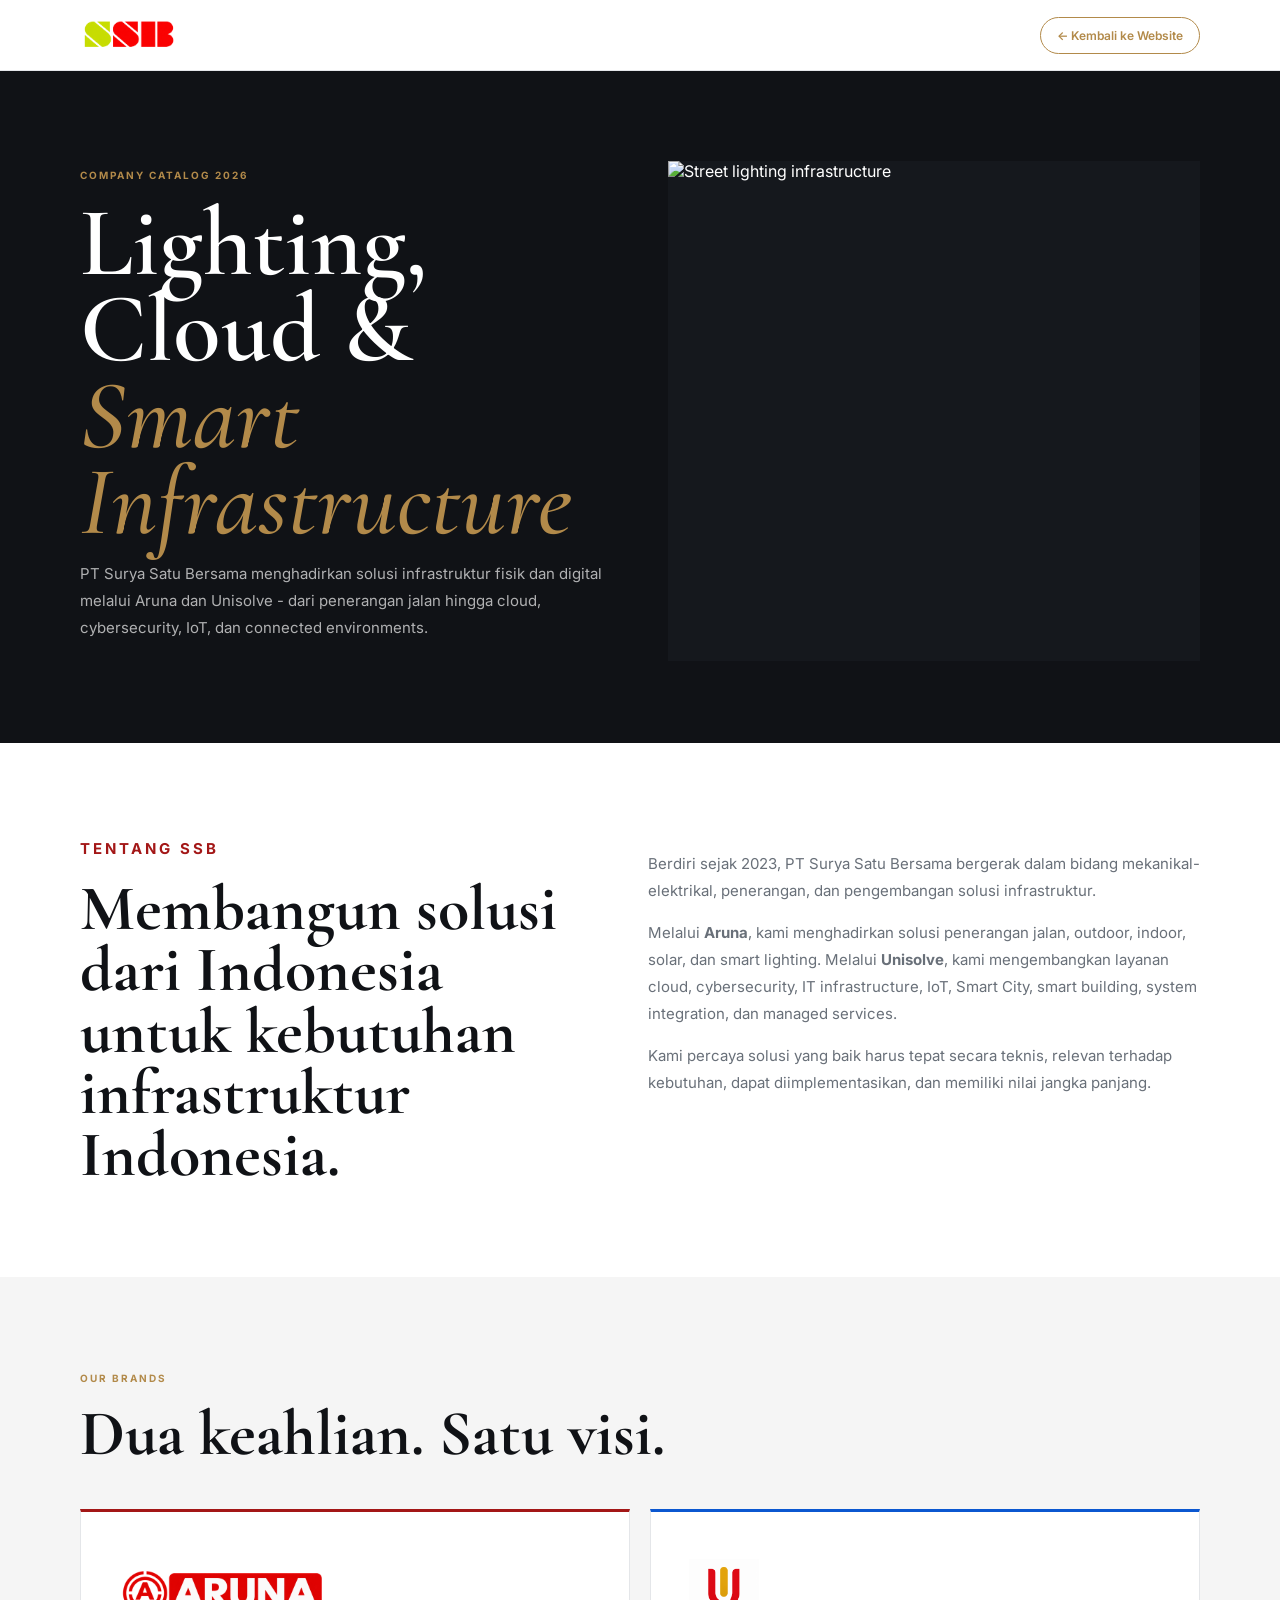
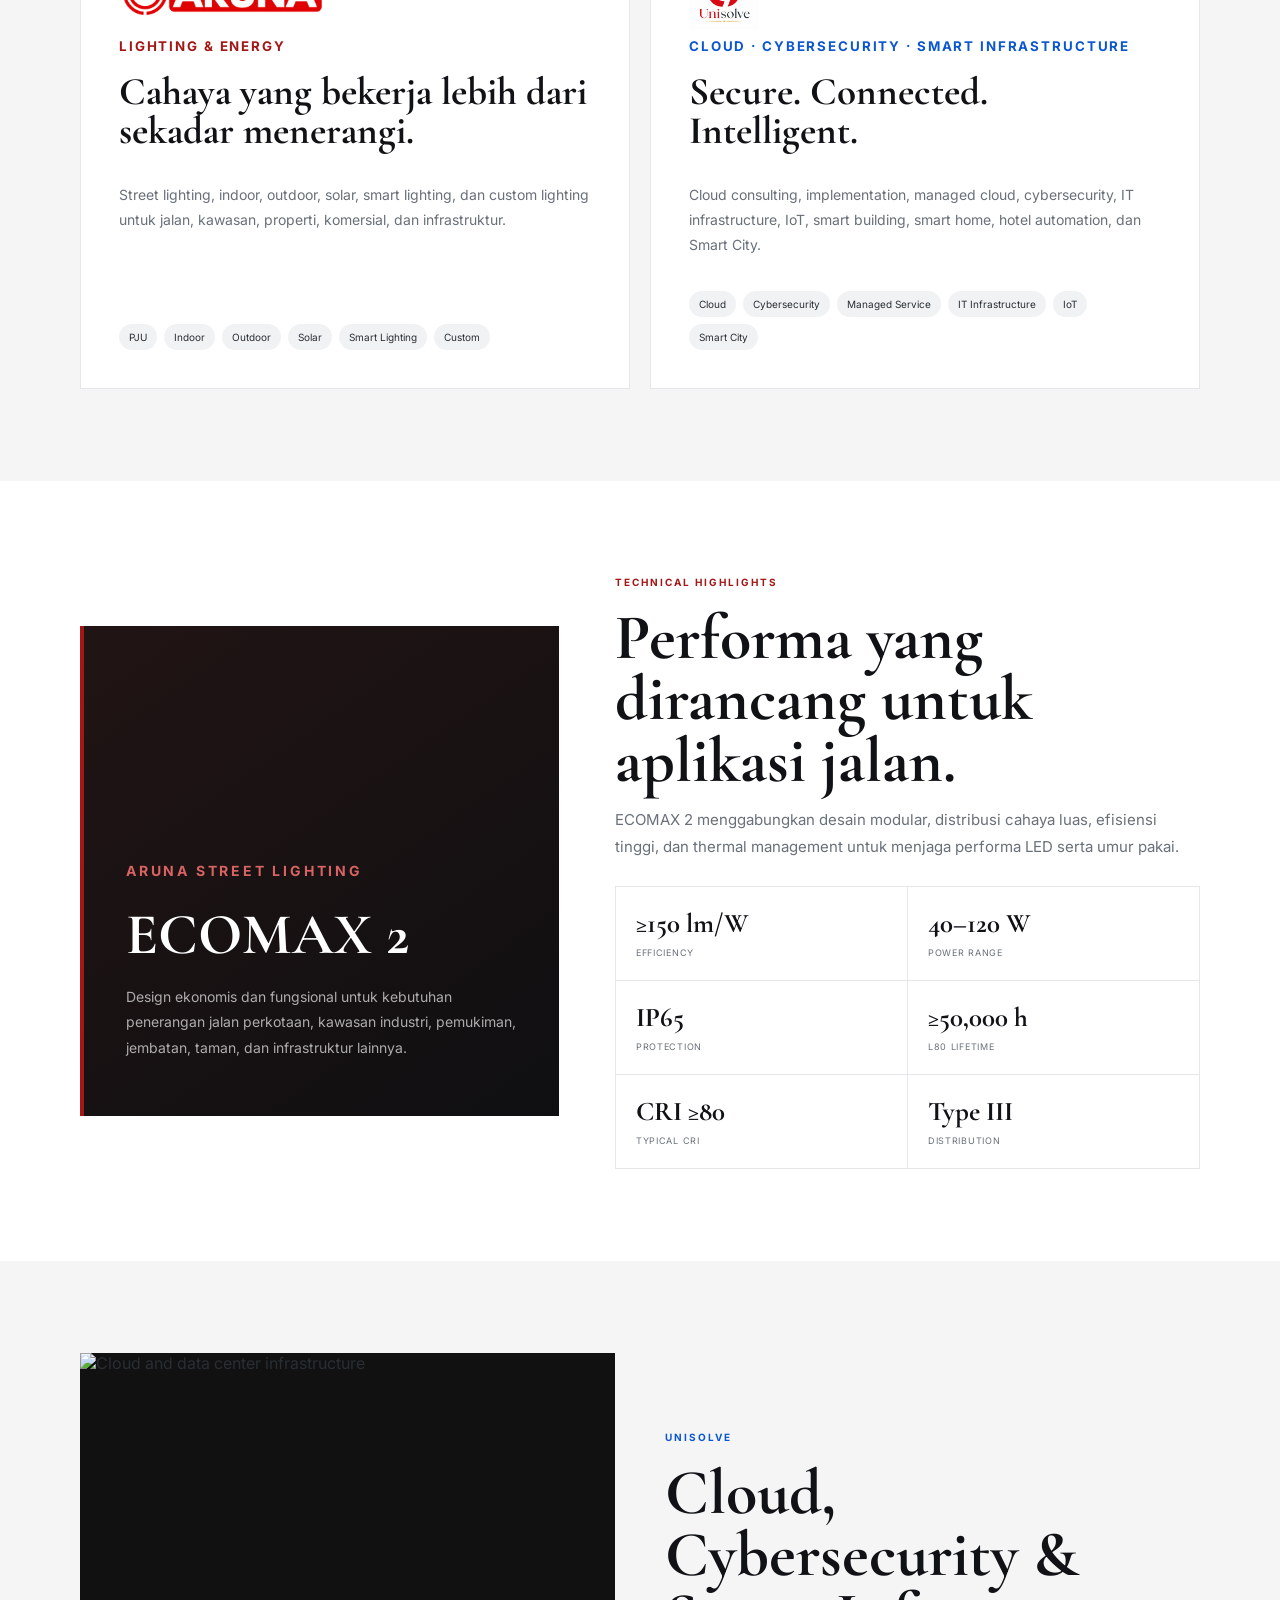
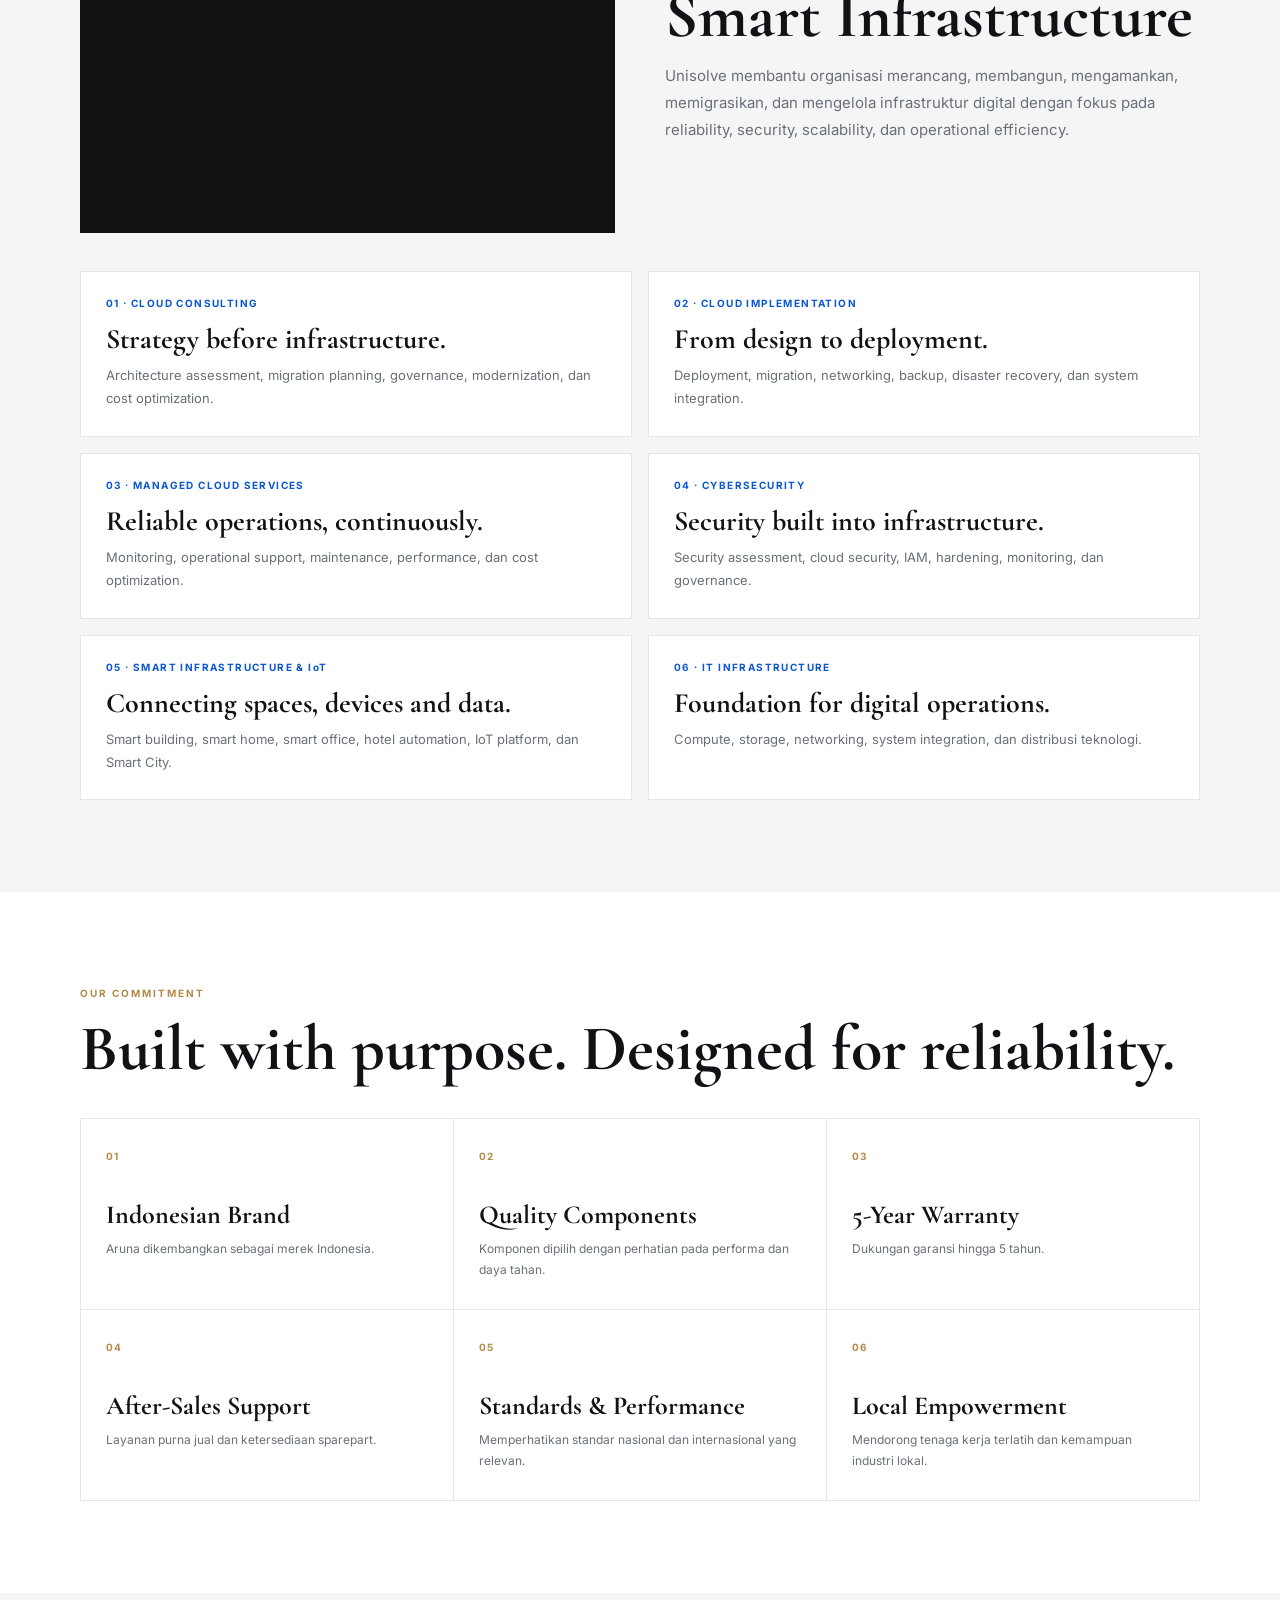
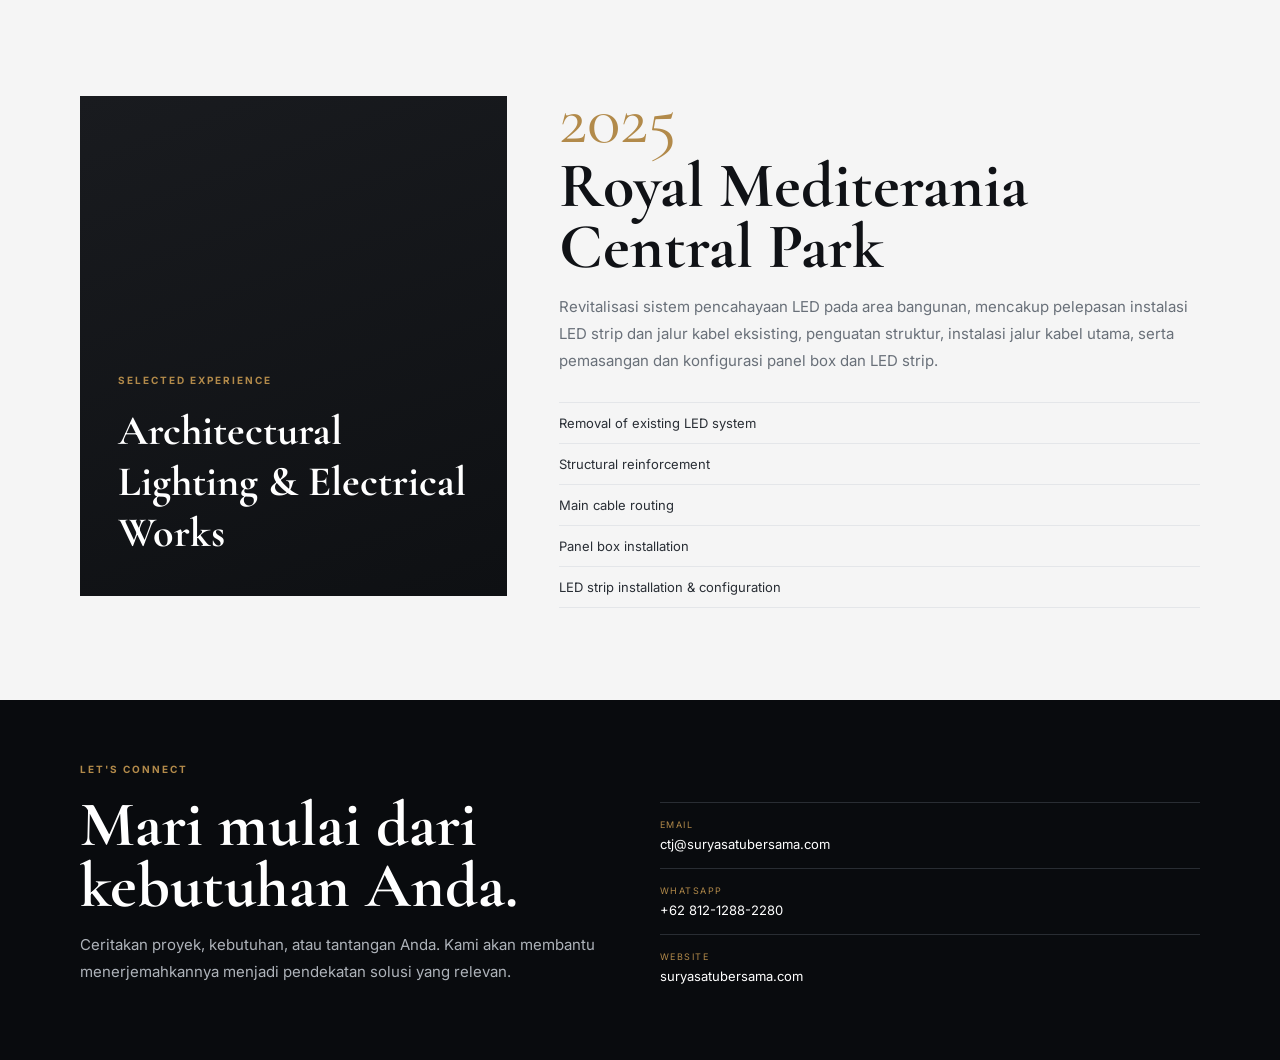
==== catalog.html @ 25029103 "Add SSB company catalog page" ====
<!doctype html><html lang="id"><head><meta charset="utf-8"><meta name="viewport" content="width=device-width,initial-scale=1"><title>Company Catalog | PT Surya Satu Bersama</title><meta name="description" content="Company Catalog PT Surya Satu Bersama - Aruna Lighting & Energy dan Unisolve Cloud, Cybersecurity & Smart Infrastructure."><link rel="icon" href="favicon.png"><link rel="preconnect" href="https://fonts.googleapis.com"><link rel="preconnect" href="https://fonts.gstatic.com" crossorigin><link href="https://fonts.googleapis.com/css2?family=Cormorant+Garamond:wght@500;600&family=Inter:wght@400;500;600&display=swap" rel="stylesheet"><style>:root{--ink:#101216;--muted:#697079;--line:#e4e6e9;--gold:#b28a4a;--red:#a31717;--blue:#0b57d0;--alt:#f5f5f5;--serif:'Cormorant Garamond',Georgia,serif;--sans:'Inter',Arial,sans-serif;--max:1120px}*{box-sizing:border-box}html{scroll-behavior:smooth}body{margin:0;background:#fff;color:#292e35;font-family:var(--sans)}img{display:block;max-width:100%}a{text-decoration:none;color:inherit}.wrap{width:min(var(--max),calc(100% - 40px));margin:auto}.top{position:sticky;top:0;z-index:20;background:rgba(255,255,255,.96);backdrop-filter:blur(10px);border-bottom:1px solid var(--line)}.topin{height:70px;display:flex;align-items:center;justify-content:space-between;gap:20px}.top img{height:34px;width:auto;max-width:175px;object-fit:contain}.back{font-size:12px;font-weight:600;color:var(--gold);border:1px solid var(--gold);padding:10px 16px;border-radius:999px}.hero{background:var(--ink);padding:90px 0 82px;color:#fff}.hero-grid{display:grid;grid-template-columns:1fr 1fr;gap:56px;align-items:center}.ey{font-size:10px;letter-spacing:.2em;text-transform:uppercase;font-weight:700;color:var(--gold);margin:0 0 16px}h1,h2,h3{font-family:var(--serif);margin:0;color:var(--ink)}h1{font-size:clamp(58px,8vw,98px);line-height:.88;color:#fff;font-weight:600}h1 em{color:var(--gold);font-weight:500}h2{font-size:clamp(42px,5vw,66px);line-height:.96}h3{font-size:30px}p{line-height:1.8}.lead{color:var(--muted);font-size:15px;max-width:670px}.hero .lead{color:rgba(255,255,255,.67)}.hero-image{height:500px;overflow:hidden;background:#15181d}.hero-image img{width:100%;height:100%;object-fit:cover}.sec{padding:92px 0}.alt{background:var(--alt)}.intro{display:grid;grid-template-columns:1fr 1.12fr;gap:75px}.intro p{color:var(--muted);font-size:15px}.brands{display:grid;grid-template-columns:1fr 1fr;gap:20px;margin-top:44px}.brand{background:#fff;border:1px solid var(--line);padding:38px;min-height:480px;display:flex;flex-direction:column}.brand.aruna{border-top:3px solid var(--red)}.brand.unisolve{border-top:3px solid var(--blue)}.brand-logo{height:88px;display:flex;align-items:center}.brand-logo img{width:auto;height:auto;max-height:70px;object-fit:contain}.aruna .brand-logo img{max-width:225px}.unisolve .brand-logo img{max-width:235px}.brand small{font-weight:700;letter-spacing:.14em}.aruna small{color:var(--red)}.unisolve small{color:var(--blue)}.brand h3{font-size:39px;line-height:1;margin:18px 0}.brand p{color:var(--muted);font-size:14px}.chips{margin-top:auto;display:flex;gap:7px;flex-wrap:wrap}.chips span{background:#f1f2f4;border-radius:999px;padding:7px 10px;font-size:10px}.product{display:grid;grid-template-columns:.9fr 1.1fr;gap:56px;align-items:center}.product-visual{min-height:490px;background:linear-gradient(145deg,#211414,#0f0f11);display:flex;align-items:flex-end;padding:42px;color:#fff;border-left:4px solid var(--red)}.product-visual h3{font-size:58px;color:#fff}.product-visual p{color:rgba(255,255,255,.65);font-size:14px}.specs{display:grid;grid-template-columns:1fr 1fr;gap:1px;background:var(--line);border:1px solid var(--line);margin-top:26px}.spec{background:#fff;padding:20px}.spec strong{display:block;font-family:var(--serif);font-size:27px;color:var(--ink)}.spec span{font-size:9px;letter-spacing:.08em;text-transform:uppercase;color:var(--muted)}.cloud{display:grid;grid-template-columns:1fr 1fr;gap:50px;align-items:center}.cloud-img{height:480px;overflow:hidden;background:#111}.cloud-img img{width:100%;height:100%;object-fit:cover}.services{display:grid;grid-template-columns:repeat(2,1fr);gap:16px;margin-top:38px}.svc{border:1px solid var(--line);padding:25px;background:#fff}.svc b{display:block;font-size:10px;letter-spacing:.14em;color:var(--blue);margin-bottom:13px}.svc h3{font-size:28px;margin-bottom:8px}.svc p{font-size:13px;color:var(--muted);margin:0}.commit{display:grid;grid-template-columns:repeat(3,1fr);gap:1px;background:var(--line);border:1px solid var(--line);margin-top:38px}.commit div{background:#fff;padding:25px;min-height:190px}.commit b{font-size:10px;color:var(--gold);letter-spacing:.14em}.commit h3{font-size:26px;margin:35px 0 8px}.commit p{font-size:12px;color:var(--muted);margin:0}.experience{display:grid;grid-template-columns:.8fr 1.2fr;gap:52px;align-items:center}.experience-visual{height:500px;background:linear-gradient(160deg,#191b1f,#0e1013);display:flex;align-items:flex-end;padding:38px;color:#fff}.experience-visual h3{color:#fff;font-size:42px}.year{font-family:var(--serif);font-size:70px;color:var(--gold);line-height:1}.scope{border-top:1px solid var(--line);margin-top:28px}.scope div{padding:12px 0;border-bottom:1px solid var(--line);font-size:13px}.footer{background:#090b0e;color:#8d939b;padding:60px 0}.footer-grid{display:grid;grid-template-columns:1fr 1fr;gap:40px;align-items:end}.footer h2{color:#fff}.contacts a{display:block;border-top:1px solid #292d33;padding:16px 0;color:#fff;font-size:13px}.contacts small{color:var(--gold);display:block;font-size:9px;letter-spacing:.16em;margin-bottom:6px}@media(max-width:850px){.hero-grid,.intro,.brands,.product,.cloud,.experience,.footer-grid{grid-template-columns:1fr}.services,.commit{grid-template-columns:1fr 1fr}.hero-image{height:380px}.experience-visual{height:360px}}@media(max-width:560px){.wrap{width:calc(100% - 32px)}.hero{padding:62px 0}.sec{padding:70px 0}.services,.commit,.specs{grid-template-columns:1fr}.brand{padding:28px;min-height:440px}}</style></head><body><header class="top"><div class="wrap topin"><a href="index.html"><img src="logo-ssb.png" alt="PT Surya Satu Bersama"></a><a class="back" href="index.html">← Kembali ke Website</a></div></header><main><section class="hero"><div class="wrap hero-grid"><div><p class="ey">COMPANY CATALOG 2026</p><h1>Lighting, Cloud &<br><em>Smart Infrastructure</em></h1><p class="lead">PT Surya Satu Bersama menghadirkan solusi infrastruktur fisik dan digital melalui Aruna dan Unisolve - dari penerangan jalan hingga cloud, cybersecurity, IoT, dan connected environments.</p></div><div class="hero-image"><img src="https://images.pexels.com/photos/3691529/pexels-photo-3691529.jpeg?auto=compress&cs=tinysrgb&w=1200" alt="Street lighting infrastructure"></div></div></section><section class="sec"><div class="wrap intro"><div><p class="ey" style="color:var(--red)">Tentang SSB</p><h2>Membangun solusi dari Indonesia untuk kebutuhan infrastruktur Indonesia.</h2></div><div><p>Berdiri sejak 2023, PT Surya Satu Bersama bergerak dalam bidang mekanikal-elektrikal, penerangan, dan pengembangan solusi infrastruktur.</p><p>Melalui <b>Aruna</b>, kami menghadirkan solusi penerangan jalan, outdoor, indoor, solar, dan smart lighting. Melalui <b>Unisolve</b>, kami mengembangkan layanan cloud, cybersecurity, IT infrastructure, IoT, Smart City, smart building, system integration, dan managed services.</p><p>Kami percaya solusi yang baik harus tepat secara teknis, relevan terhadap kebutuhan, dapat diimplementasikan, dan memiliki nilai jangka panjang.</p></div></div></section><section class="sec alt"><div class="wrap"><p class="ey">Our Brands</p><h2>Dua keahlian. Satu visi.</h2><div class="brands"><article class="brand aruna"><div class="brand-logo"><img src="logo-aruna.png" alt="Aruna"></div><small>LIGHTING & ENERGY</small><h3>Cahaya yang bekerja lebih dari sekadar menerangi.</h3><p>Street lighting, indoor, outdoor, solar, smart lighting, dan custom lighting untuk jalan, kawasan, properti, komersial, dan infrastruktur.</p><div class="chips"><span>PJU</span><span>Indoor</span><span>Outdoor</span><span>Solar</span><span>Smart Lighting</span><span>Custom</span></div></article><article class="brand unisolve"><div class="brand-logo"><img src="logo-unisolve.png" alt="Unisolve"></div><small>CLOUD · CYBERSECURITY · SMART INFRASTRUCTURE</small><h3>Secure. Connected. Intelligent.</h3><p>Cloud consulting, implementation, managed cloud, cybersecurity, IT infrastructure, IoT, smart building, smart home, hotel automation, dan Smart City.</p><div class="chips"><span>Cloud</span><span>Cybersecurity</span><span>Managed Service</span><span>IT Infrastructure</span><span>IoT</span><span>Smart City</span></div></article></div></div></section><section class="sec"><div class="wrap product"><div class="product-visual"><div><p class="ey" style="color:#d96363">ARUNA STREET LIGHTING</p><h3>ECOMAX 2</h3><p>Design ekonomis dan fungsional untuk kebutuhan penerangan jalan perkotaan, kawasan industri, pemukiman, jembatan, taman, dan infrastruktur lainnya.</p></div></div><div><p class="ey" style="color:var(--red)">Technical Highlights</p><h2>Performa yang dirancang untuk aplikasi jalan.</h2><p class="lead">ECOMAX 2 menggabungkan desain modular, distribusi cahaya luas, efisiensi tinggi, dan thermal management untuk menjaga performa LED serta umur pakai.</p><div class="specs"><div class="spec"><strong>≥150 lm/W</strong><span>Efficiency</span></div><div class="spec"><strong>40–120 W</strong><span>Power Range</span></div><div class="spec"><strong>IP65</strong><span>Protection</span></div><div class="spec"><strong>≥50,000 h</strong><span>L80 Lifetime</span></div><div class="spec"><strong>CRI ≥80</strong><span>Typical CRI</span></div><div class="spec"><strong>Type III</strong><span>Distribution</span></div></div></div></div></section><section class="sec alt"><div class="wrap cloud"><div class="cloud-img"><img src="https://images.pexels.com/photos/5408005/pexels-photo-5408005.jpeg?auto=compress&cs=tinysrgb&w=1400" alt="Cloud and data center infrastructure"></div><div><p class="ey" style="color:var(--blue)">UNISOLVE</p><h2>Cloud, Cybersecurity & Smart Infrastructure</h2><p class="lead">Unisolve membantu organisasi merancang, membangun, mengamankan, memigrasikan, dan mengelola infrastruktur digital dengan fokus pada reliability, security, scalability, dan operational efficiency.</p></div></div><div class="wrap services"><article class="svc"><b>01 · CLOUD CONSULTING</b><h3>Strategy before infrastructure.</h3><p>Architecture assessment, migration planning, governance, modernization, dan cost optimization.</p></article><article class="svc"><b>02 · CLOUD IMPLEMENTATION</b><h3>From design to deployment.</h3><p>Deployment, migration, networking, backup, disaster recovery, dan system integration.</p></article><article class="svc"><b>03 · MANAGED CLOUD SERVICES</b><h3>Reliable operations, continuously.</h3><p>Monitoring, operational support, maintenance, performance, dan cost optimization.</p></article><article class="svc"><b>04 · CYBERSECURITY</b><h3>Security built into infrastructure.</h3><p>Security assessment, cloud security, IAM, hardening, monitoring, dan governance.</p></article><article class="svc"><b>05 · SMART INFRASTRUCTURE & IoT</b><h3>Connecting spaces, devices and data.</h3><p>Smart building, smart home, smart office, hotel automation, IoT platform, dan Smart City.</p></article><article class="svc"><b>06 · IT INFRASTRUCTURE</b><h3>Foundation for digital operations.</h3><p>Compute, storage, networking, system integration, dan distribusi teknologi.</p></article></div></section><section class="sec"><div class="wrap"><p class="ey">Our Commitment</p><h2>Built with purpose. Designed for reliability.</h2><div class="commit"><div><b>01</b><h3>Indonesian Brand</h3><p>Aruna dikembangkan sebagai merek Indonesia.</p></div><div><b>02</b><h3>Quality Components</h3><p>Komponen dipilih dengan perhatian pada performa dan daya tahan.</p></div><div><b>03</b><h3>5-Year Warranty</h3><p>Dukungan garansi hingga 5 tahun.</p></div><div><b>04</b><h3>After-Sales Support</h3><p>Layanan purna jual dan ketersediaan sparepart.</p></div><div><b>05</b><h3>Standards & Performance</h3><p>Memperhatikan standar nasional dan internasional yang relevan.</p></div><div><b>06</b><h3>Local Empowerment</h3><p>Mendorong tenaga kerja terlatih dan kemampuan industri lokal.</p></div></div></div></section><section class="sec alt"><div class="wrap experience"><div class="experience-visual"><div><p class="ey">SELECTED EXPERIENCE</p><h3>Architectural Lighting & Electrical Works</h3></div></div><div><div class="year">2025</div><h2>Royal Mediterania Central Park</h2><p class="lead">Revitalisasi sistem pencahayaan LED pada area bangunan, mencakup pelepasan instalasi LED strip dan jalur kabel eksisting, penguatan struktur, instalasi jalur kabel utama, serta pemasangan dan konfigurasi panel box dan LED strip.</p><div class="scope"><div>Removal of existing LED system</div><div>Structural reinforcement</div><div>Main cable routing</div><div>Panel box installation</div><div>LED strip installation & configuration</div></div></div></div></section></main><footer class="footer"><div class="wrap footer-grid"><div><p class="ey">LET'S CONNECT</p><h2>Mari mulai dari kebutuhan Anda.</h2><p class="lead" style="color:#aeb3ba">Ceritakan proyek, kebutuhan, atau tantangan Anda. Kami akan membantu menerjemahkannya menjadi pendekatan solusi yang relevan.</p></div><div class="contacts"><a href="mailto:ctj@suryasatubersama.com"><small>EMAIL</small>ctj@suryasatubersama.com</a><a href="https://wa.me/6281212882280"><small>WHATSAPP</small>+62 812-1288-2280</a><a href="index.html"><small>WEBSITE</small>suryasatubersama.com</a></div></div></footer></body></html>
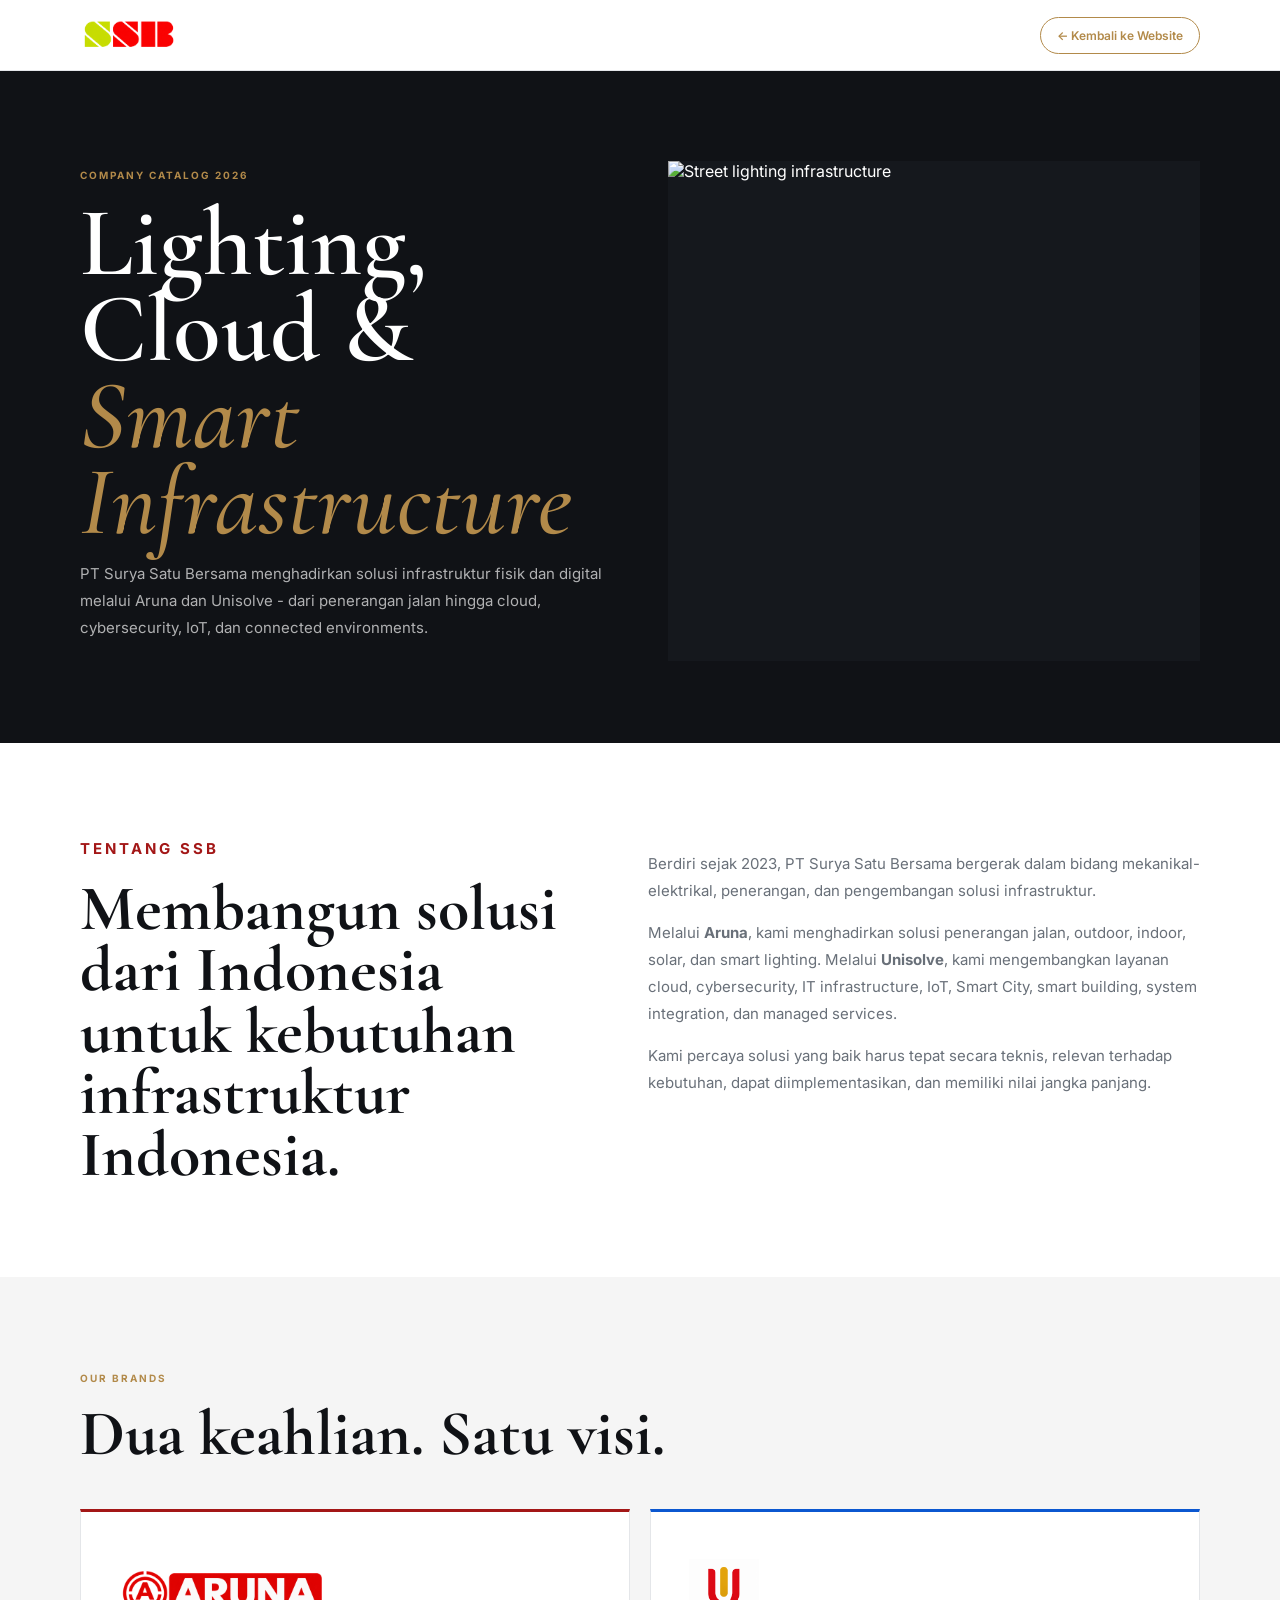
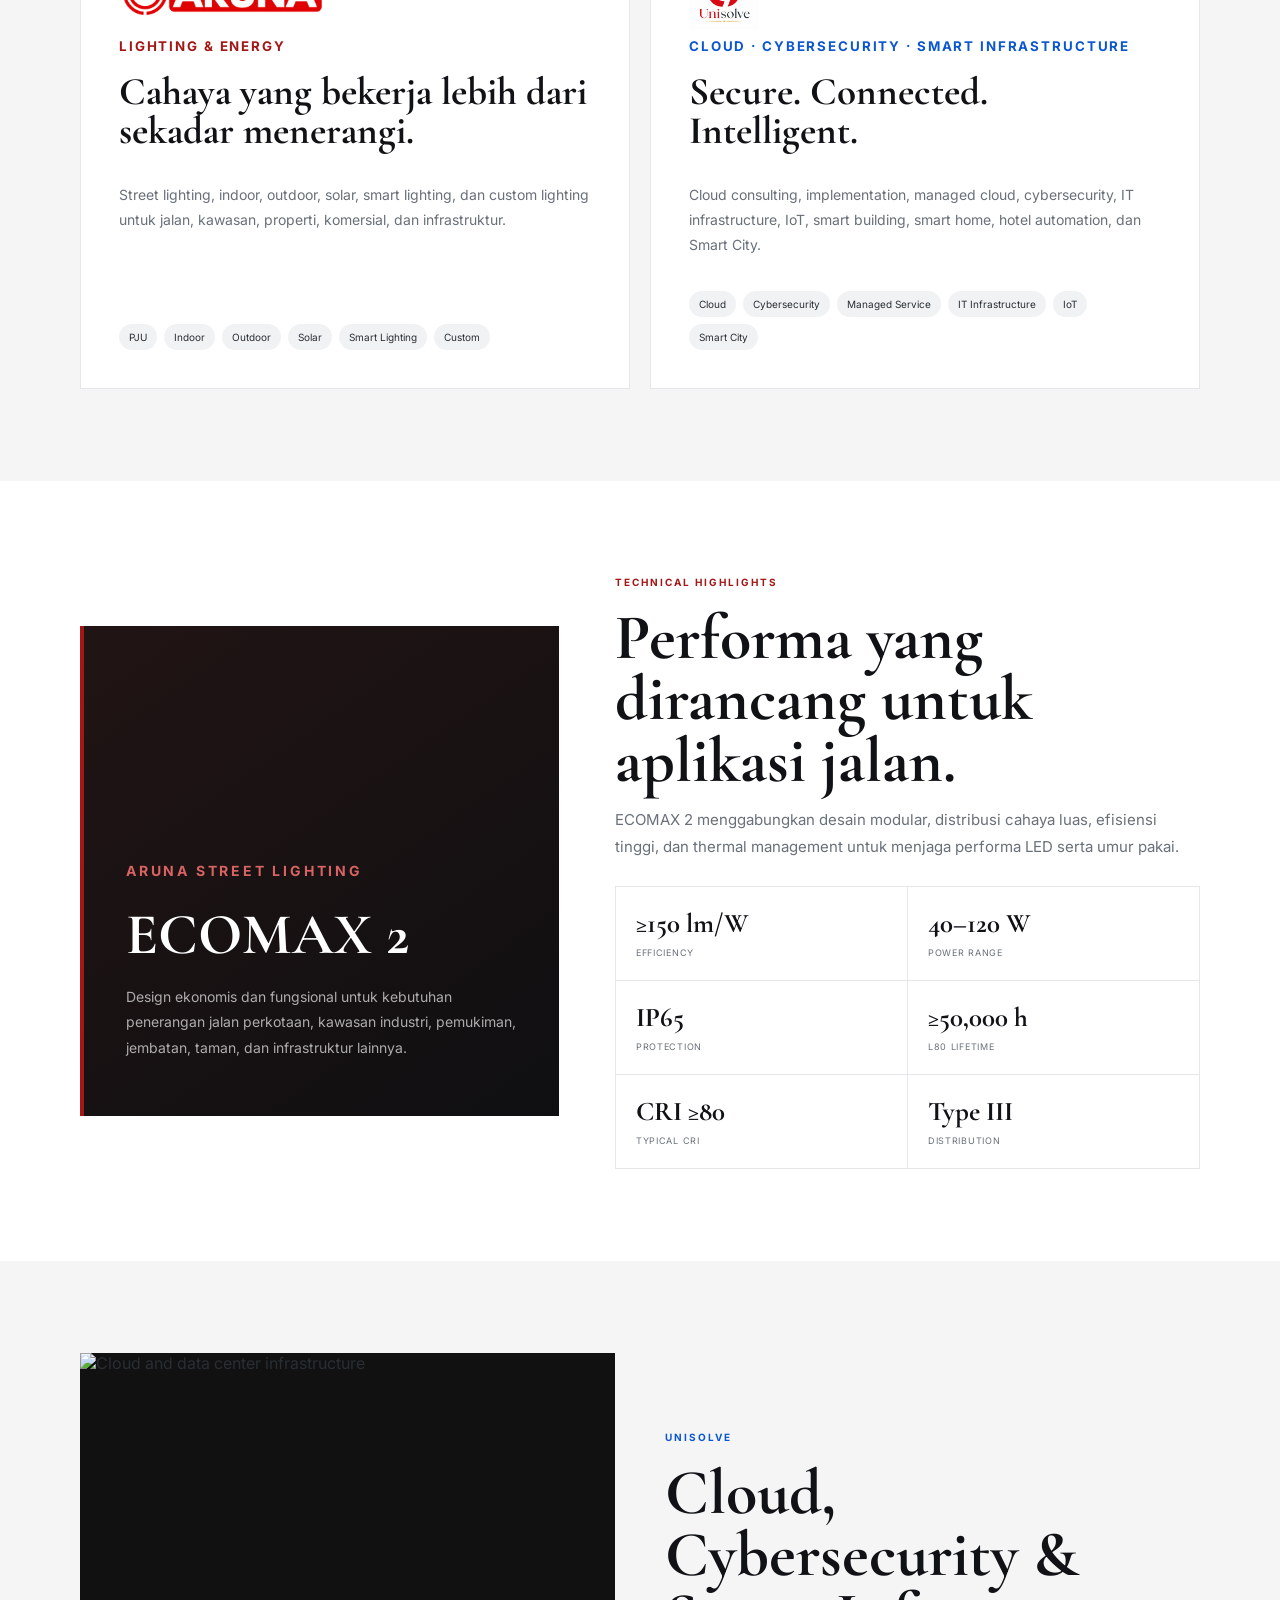
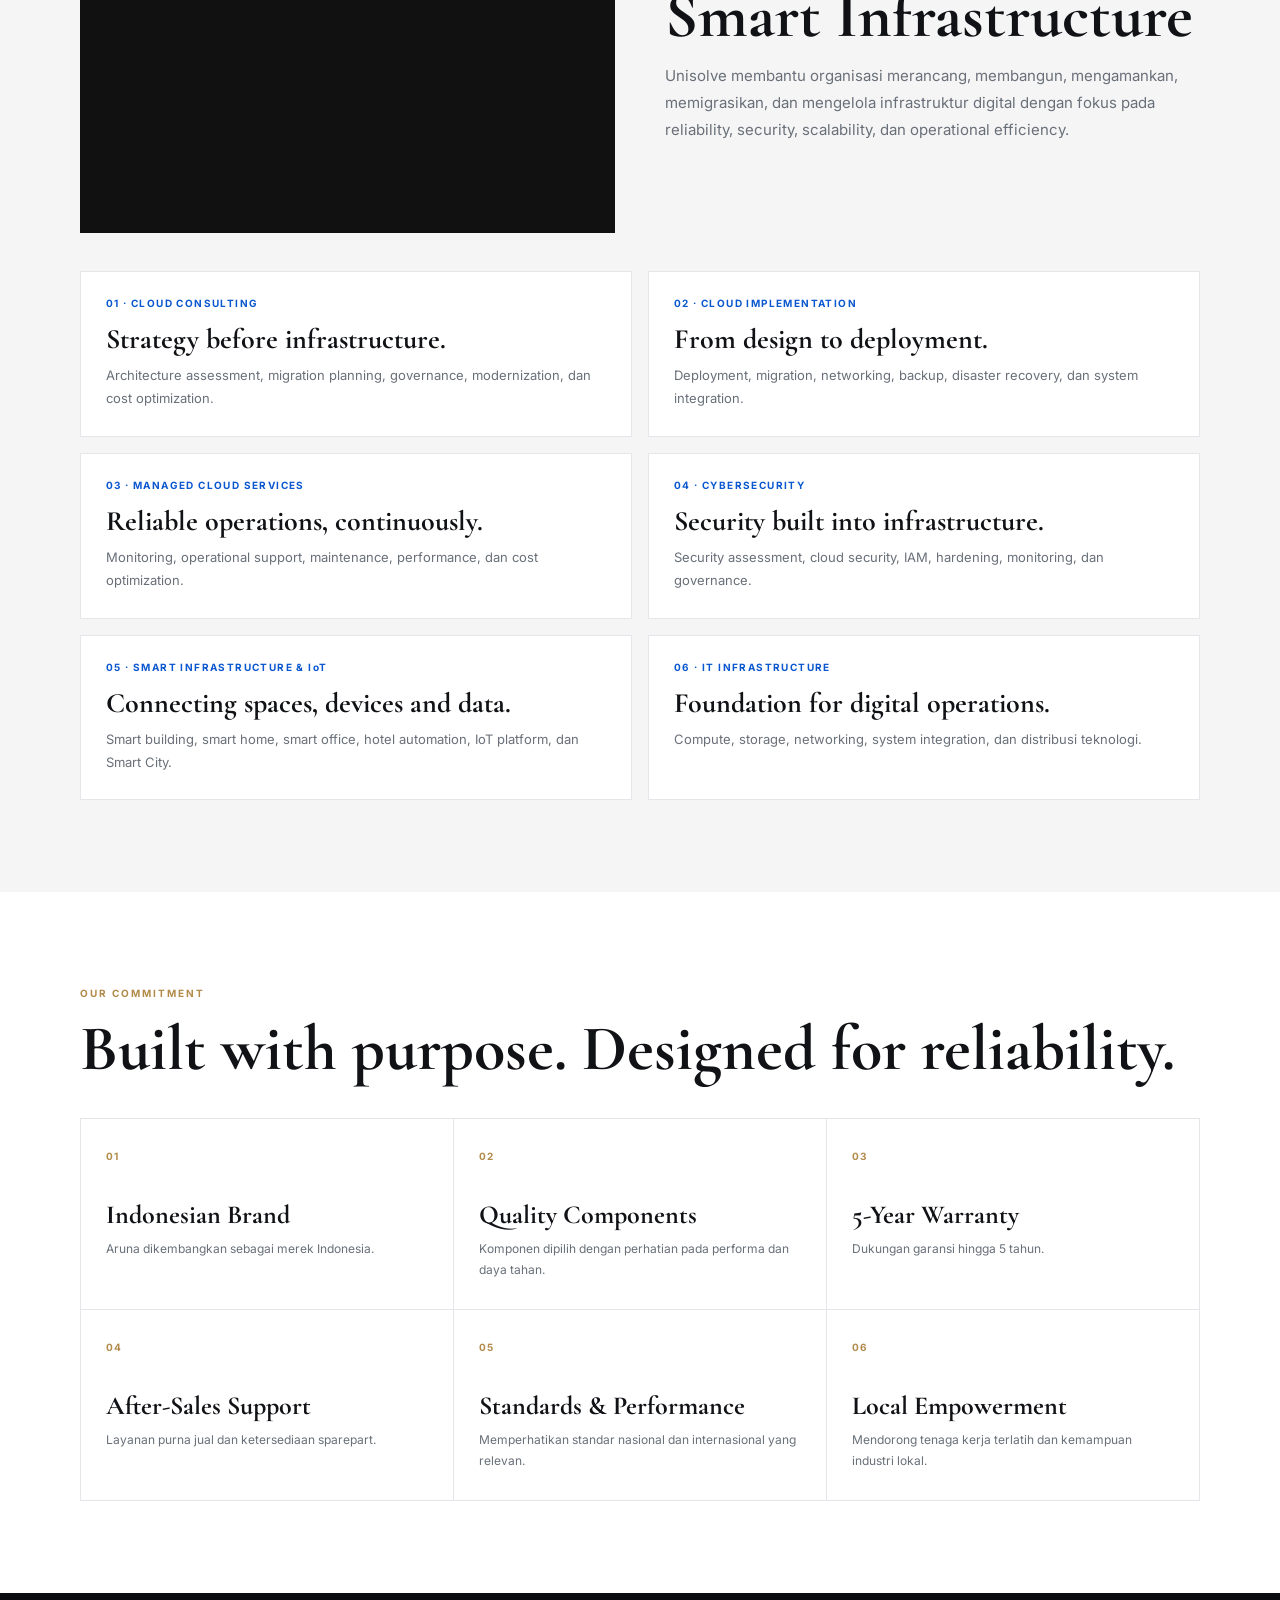
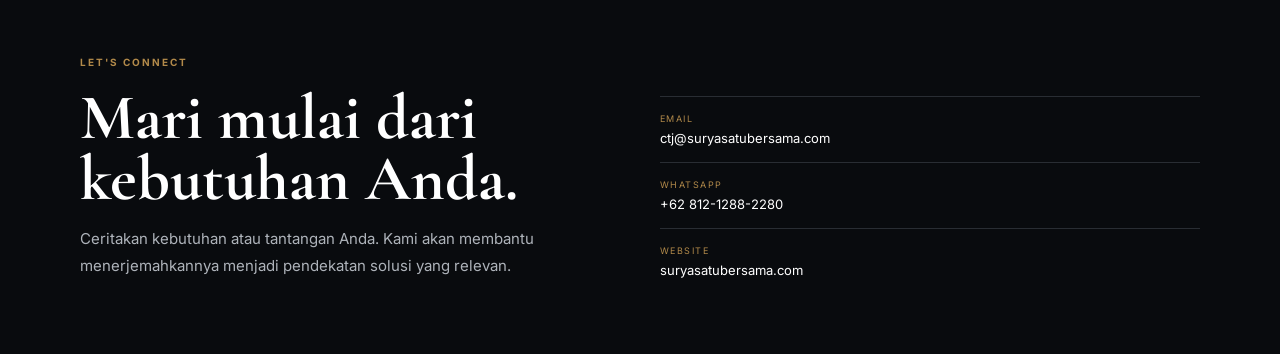
==== commit d9a7e071: "Remove project reference from company catalog" ====
--- a/catalog.html
+++ b/catalog.html
@@ -1 +1 @@
-<!doctype html><html lang="id"><head><meta charset="utf-8"><meta name="viewport" content="width=device-width,initial-scale=1"><title>Company Catalog | PT Surya Satu Bersama</title><meta name="description" content="Company Catalog PT Surya Satu Bersama - Aruna Lighting & Energy dan Unisolve Cloud, Cybersecurity & Smart Infrastructure."><link rel="icon" href="favicon.png"><link rel="preconnect" href="https://fonts.googleapis.com"><link rel="preconnect" href="https://fonts.gstatic.com" crossorigin><link href="https://fonts.googleapis.com/css2?family=Cormorant+Garamond:wght@500;600&family=Inter:wght@400;500;600&display=swap" rel="stylesheet"><style>:root{--ink:#101216;--muted:#697079;--line:#e4e6e9;--gold:#b28a4a;--red:#a31717;--blue:#0b57d0;--alt:#f5f5f5;--serif:'Cormorant Garamond',Georgia,serif;--sans:'Inter',Arial,sans-serif;--max:1120px}*{box-sizing:border-box}html{scroll-behavior:smooth}body{margin:0;background:#fff;color:#292e35;font-family:var(--sans)}img{display:block;max-width:100%}a{text-decoration:none;color:inherit}.wrap{width:min(var(--max),calc(100% - 40px));margin:auto}.top{position:sticky;top:0;z-index:20;background:rgba(255,255,255,.96);backdrop-filter:blur(10px);border-bottom:1px solid var(--line)}.topin{height:70px;display:flex;align-items:center;justify-content:space-between;gap:20px}.top img{height:34px;width:auto;max-width:175px;object-fit:contain}.back{font-size:12px;font-weight:600;color:var(--gold);border:1px solid var(--gold);padding:10px 16px;border-radius:999px}.hero{background:var(--ink);padding:90px 0 82px;color:#fff}.hero-grid{display:grid;grid-template-columns:1fr 1fr;gap:56px;align-items:center}.ey{font-size:10px;letter-spacing:.2em;text-transform:uppercase;font-weight:700;color:var(--gold);margin:0 0 16px}h1,h2,h3{font-family:var(--serif);margin:0;color:var(--ink)}h1{font-size:clamp(58px,8vw,98px);line-height:.88;color:#fff;font-weight:600}h1 em{color:var(--gold);font-weight:500}h2{font-size:clamp(42px,5vw,66px);line-height:.96}h3{font-size:30px}p{line-height:1.8}.lead{color:var(--muted);font-size:15px;max-width:670px}.hero .lead{color:rgba(255,255,255,.67)}.hero-image{height:500px;overflow:hidden;background:#15181d}.hero-image img{width:100%;height:100%;object-fit:cover}.sec{padding:92px 0}.alt{background:var(--alt)}.intro{display:grid;grid-template-columns:1fr 1.12fr;gap:75px}.intro p{color:var(--muted);font-size:15px}.brands{display:grid;grid-template-columns:1fr 1fr;gap:20px;margin-top:44px}.brand{background:#fff;border:1px solid var(--line);padding:38px;min-height:480px;display:flex;flex-direction:column}.brand.aruna{border-top:3px solid var(--red)}.brand.unisolve{border-top:3px solid var(--blue)}.brand-logo{height:88px;display:flex;align-items:center}.brand-logo img{width:auto;height:auto;max-height:70px;object-fit:contain}.aruna .brand-logo img{max-width:225px}.unisolve .brand-logo img{max-width:235px}.brand small{font-weight:700;letter-spacing:.14em}.aruna small{color:var(--red)}.unisolve small{color:var(--blue)}.brand h3{font-size:39px;line-height:1;margin:18px 0}.brand p{color:var(--muted);font-size:14px}.chips{margin-top:auto;display:flex;gap:7px;flex-wrap:wrap}.chips span{background:#f1f2f4;border-radius:999px;padding:7px 10px;font-size:10px}.product{display:grid;grid-template-columns:.9fr 1.1fr;gap:56px;align-items:center}.product-visual{min-height:490px;background:linear-gradient(145deg,#211414,#0f0f11);display:flex;align-items:flex-end;padding:42px;color:#fff;border-left:4px solid var(--red)}.product-visual h3{font-size:58px;color:#fff}.product-visual p{color:rgba(255,255,255,.65);font-size:14px}.specs{display:grid;grid-template-columns:1fr 1fr;gap:1px;background:var(--line);border:1px solid var(--line);margin-top:26px}.spec{background:#fff;padding:20px}.spec strong{display:block;font-family:var(--serif);font-size:27px;color:var(--ink)}.spec span{font-size:9px;letter-spacing:.08em;text-transform:uppercase;color:var(--muted)}.cloud{display:grid;grid-template-columns:1fr 1fr;gap:50px;align-items:center}.cloud-img{height:480px;overflow:hidden;background:#111}.cloud-img img{width:100%;height:100%;object-fit:cover}.services{display:grid;grid-template-columns:repeat(2,1fr);gap:16px;margin-top:38px}.svc{border:1px solid var(--line);padding:25px;background:#fff}.svc b{display:block;font-size:10px;letter-spacing:.14em;color:var(--blue);margin-bottom:13px}.svc h3{font-size:28px;margin-bottom:8px}.svc p{font-size:13px;color:var(--muted);margin:0}.commit{display:grid;grid-template-columns:repeat(3,1fr);gap:1px;background:var(--line);border:1px solid var(--line);margin-top:38px}.commit div{background:#fff;padding:25px;min-height:190px}.commit b{font-size:10px;color:var(--gold);letter-spacing:.14em}.commit h3{font-size:26px;margin:35px 0 8px}.commit p{font-size:12px;color:var(--muted);margin:0}.experience{display:grid;grid-template-columns:.8fr 1.2fr;gap:52px;align-items:center}.experience-visual{height:500px;background:linear-gradient(160deg,#191b1f,#0e1013);display:flex;align-items:flex-end;padding:38px;color:#fff}.experience-visual h3{color:#fff;font-size:42px}.year{font-family:var(--serif);font-size:70px;color:var(--gold);line-height:1}.scope{border-top:1px solid var(--line);margin-top:28px}.scope div{padding:12px 0;border-bottom:1px solid var(--line);font-size:13px}.footer{background:#090b0e;color:#8d939b;padding:60px 0}.footer-grid{display:grid;grid-template-columns:1fr 1fr;gap:40px;align-items:end}.footer h2{color:#fff}.contacts a{display:block;border-top:1px solid #292d33;padding:16px 0;color:#fff;font-size:13px}.contacts small{color:var(--gold);display:block;font-size:9px;letter-spacing:.16em;margin-bottom:6px}@media(max-width:850px){.hero-grid,.intro,.brands,.product,.cloud,.experience,.footer-grid{grid-template-columns:1fr}.services,.commit{grid-template-columns:1fr 1fr}.hero-image{height:380px}.experience-visual{height:360px}}@media(max-width:560px){.wrap{width:calc(100% - 32px)}.hero{padding:62px 0}.sec{padding:70px 0}.services,.commit,.specs{grid-template-columns:1fr}.brand{padding:28px;min-height:440px}}</style></head><body><header class="top"><div class="wrap topin"><a href="index.html"><img src="logo-ssb.png" alt="PT Surya Satu Bersama"></a><a class="back" href="index.html">← Kembali ke Website</a></div></header><main><section class="hero"><div class="wrap hero-grid"><div><p class="ey">COMPANY CATALOG 2026</p><h1>Lighting, Cloud &<br><em>Smart Infrastructure</em></h1><p class="lead">PT Surya Satu Bersama menghadirkan solusi infrastruktur fisik dan digital melalui Aruna dan Unisolve - dari penerangan jalan hingga cloud, cybersecurity, IoT, dan connected environments.</p></div><div class="hero-image"><img src="https://images.pexels.com/photos/3691529/pexels-photo-3691529.jpeg?auto=compress&cs=tinysrgb&w=1200" alt="Street lighting infrastructure"></div></div></section><section class="sec"><div class="wrap intro"><div><p class="ey" style="color:var(--red)">Tentang SSB</p><h2>Membangun solusi dari Indonesia untuk kebutuhan infrastruktur Indonesia.</h2></div><div><p>Berdiri sejak 2023, PT Surya Satu Bersama bergerak dalam bidang mekanikal-elektrikal, penerangan, dan pengembangan solusi infrastruktur.</p><p>Melalui <b>Aruna</b>, kami menghadirkan solusi penerangan jalan, outdoor, indoor, solar, dan smart lighting. Melalui <b>Unisolve</b>, kami mengembangkan layanan cloud, cybersecurity, IT infrastructure, IoT, Smart City, smart building, system integration, dan managed services.</p><p>Kami percaya solusi yang baik harus tepat secara teknis, relevan terhadap kebutuhan, dapat diimplementasikan, dan memiliki nilai jangka panjang.</p></div></div></section><section class="sec alt"><div class="wrap"><p class="ey">Our Brands</p><h2>Dua keahlian. Satu visi.</h2><div class="brands"><article class="brand aruna"><div class="brand-logo"><img src="logo-aruna.png" alt="Aruna"></div><small>LIGHTING & ENERGY</small><h3>Cahaya yang bekerja lebih dari sekadar menerangi.</h3><p>Street lighting, indoor, outdoor, solar, smart lighting, dan custom lighting untuk jalan, kawasan, properti, komersial, dan infrastruktur.</p><div class="chips"><span>PJU</span><span>Indoor</span><span>Outdoor</span><span>Solar</span><span>Smart Lighting</span><span>Custom</span></div></article><article class="brand unisolve"><div class="brand-logo"><img src="logo-unisolve.png" alt="Unisolve"></div><small>CLOUD · CYBERSECURITY · SMART INFRASTRUCTURE</small><h3>Secure. Connected. Intelligent.</h3><p>Cloud consulting, implementation, managed cloud, cybersecurity, IT infrastructure, IoT, smart building, smart home, hotel automation, dan Smart City.</p><div class="chips"><span>Cloud</span><span>Cybersecurity</span><span>Managed Service</span><span>IT Infrastructure</span><span>IoT</span><span>Smart City</span></div></article></div></div></section><section class="sec"><div class="wrap product"><div class="product-visual"><div><p class="ey" style="color:#d96363">ARUNA STREET LIGHTING</p><h3>ECOMAX 2</h3><p>Design ekonomis dan fungsional untuk kebutuhan penerangan jalan perkotaan, kawasan industri, pemukiman, jembatan, taman, dan infrastruktur lainnya.</p></div></div><div><p class="ey" style="color:var(--red)">Technical Highlights</p><h2>Performa yang dirancang untuk aplikasi jalan.</h2><p class="lead">ECOMAX 2 menggabungkan desain modular, distribusi cahaya luas, efisiensi tinggi, dan thermal management untuk menjaga performa LED serta umur pakai.</p><div class="specs"><div class="spec"><strong>≥150 lm/W</strong><span>Efficiency</span></div><div class="spec"><strong>40–120 W</strong><span>Power Range</span></div><div class="spec"><strong>IP65</strong><span>Protection</span></div><div class="spec"><strong>≥50,000 h</strong><span>L80 Lifetime</span></div><div class="spec"><strong>CRI ≥80</strong><span>Typical CRI</span></div><div class="spec"><strong>Type III</strong><span>Distribution</span></div></div></div></div></section><section class="sec alt"><div class="wrap cloud"><div class="cloud-img"><img src="https://images.pexels.com/photos/5408005/pexels-photo-5408005.jpeg?auto=compress&cs=tinysrgb&w=1400" alt="Cloud and data center infrastructure"></div><div><p class="ey" style="color:var(--blue)">UNISOLVE</p><h2>Cloud, Cybersecurity & Smart Infrastructure</h2><p class="lead">Unisolve membantu organisasi merancang, membangun, mengamankan, memigrasikan, dan mengelola infrastruktur digital dengan fokus pada reliability, security, scalability, dan operational efficiency.</p></div></div><div class="wrap services"><article class="svc"><b>01 · CLOUD CONSULTING</b><h3>Strategy before infrastructure.</h3><p>Architecture assessment, migration planning, governance, modernization, dan cost optimization.</p></article><article class="svc"><b>02 · CLOUD IMPLEMENTATION</b><h3>From design to deployment.</h3><p>Deployment, migration, networking, backup, disaster recovery, dan system integration.</p></article><article class="svc"><b>03 · MANAGED CLOUD SERVICES</b><h3>Reliable operations, continuously.</h3><p>Monitoring, operational support, maintenance, performance, dan cost optimization.</p></article><article class="svc"><b>04 · CYBERSECURITY</b><h3>Security built into infrastructure.</h3><p>Security assessment, cloud security, IAM, hardening, monitoring, dan governance.</p></article><article class="svc"><b>05 · SMART INFRASTRUCTURE & IoT</b><h3>Connecting spaces, devices and data.</h3><p>Smart building, smart home, smart office, hotel automation, IoT platform, dan Smart City.</p></article><article class="svc"><b>06 · IT INFRASTRUCTURE</b><h3>Foundation for digital operations.</h3><p>Compute, storage, networking, system integration, dan distribusi teknologi.</p></article></div></section><section class="sec"><div class="wrap"><p class="ey">Our Commitment</p><h2>Built with purpose. Designed for reliability.</h2><div class="commit"><div><b>01</b><h3>Indonesian Brand</h3><p>Aruna dikembangkan sebagai merek Indonesia.</p></div><div><b>02</b><h3>Quality Components</h3><p>Komponen dipilih dengan perhatian pada performa dan daya tahan.</p></div><div><b>03</b><h3>5-Year Warranty</h3><p>Dukungan garansi hingga 5 tahun.</p></div><div><b>04</b><h3>After-Sales Support</h3><p>Layanan purna jual dan ketersediaan sparepart.</p></div><div><b>05</b><h3>Standards & Performance</h3><p>Memperhatikan standar nasional dan internasional yang relevan.</p></div><div><b>06</b><h3>Local Empowerment</h3><p>Mendorong tenaga kerja terlatih dan kemampuan industri lokal.</p></div></div></div></section><section class="sec alt"><div class="wrap experience"><div class="experience-visual"><div><p class="ey">SELECTED EXPERIENCE</p><h3>Architectural Lighting & Electrical Works</h3></div></div><div><div class="year">2025</div><h2>Royal Mediterania Central Park</h2><p class="lead">Revitalisasi sistem pencahayaan LED pada area bangunan, mencakup pelepasan instalasi LED strip dan jalur kabel eksisting, penguatan struktur, instalasi jalur kabel utama, serta pemasangan dan konfigurasi panel box dan LED strip.</p><div class="scope"><div>Removal of existing LED system</div><div>Structural reinforcement</div><div>Main cable routing</div><div>Panel box installation</div><div>LED strip installation & configuration</div></div></div></div></section></main><footer class="footer"><div class="wrap footer-grid"><div><p class="ey">LET'S CONNECT</p><h2>Mari mulai dari kebutuhan Anda.</h2><p class="lead" style="color:#aeb3ba">Ceritakan proyek, kebutuhan, atau tantangan Anda. Kami akan membantu menerjemahkannya menjadi pendekatan solusi yang relevan.</p></div><div class="contacts"><a href="mailto:ctj@suryasatubersama.com"><small>EMAIL</small>ctj@suryasatubersama.com</a><a href="https://wa.me/6281212882280"><small>WHATSAPP</small>+62 812-1288-2280</a><a href="index.html"><small>WEBSITE</small>suryasatubersama.com</a></div></div></footer></body></html>+<!doctype html><html lang="id"><head><meta charset="utf-8"><meta name="viewport" content="width=device-width,initial-scale=1"><title>Company Catalog | PT Surya Satu Bersama</title><meta name="description" content="Company Catalog PT Surya Satu Bersama - Aruna Lighting & Energy dan Unisolve Cloud, Cybersecurity & Smart Infrastructure."><link rel="icon" href="favicon.png"><link rel="preconnect" href="https://fonts.googleapis.com"><link rel="preconnect" href="https://fonts.gstatic.com" crossorigin><link href="https://fonts.googleapis.com/css2?family=Cormorant+Garamond:wght@500;600&family=Inter:wght@400;500;600&display=swap" rel="stylesheet"><style>:root{--ink:#101216;--muted:#697079;--line:#e4e6e9;--gold:#b28a4a;--red:#a31717;--blue:#0b57d0;--alt:#f5f5f5;--serif:'Cormorant Garamond',Georgia,serif;--sans:'Inter',Arial,sans-serif;--max:1120px}*{box-sizing:border-box}html{scroll-behavior:smooth}body{margin:0;background:#fff;color:#292e35;font-family:var(--sans)}img{display:block;max-width:100%}a{text-decoration:none;color:inherit}.wrap{width:min(var(--max),calc(100% - 40px));margin:auto}.top{position:sticky;top:0;z-index:20;background:rgba(255,255,255,.96);backdrop-filter:blur(10px);border-bottom:1px solid var(--line)}.topin{height:70px;display:flex;align-items:center;justify-content:space-between;gap:20px}.top img{height:34px;width:auto;max-width:175px;object-fit:contain}.back{font-size:12px;font-weight:600;color:var(--gold);border:1px solid var(--gold);padding:10px 16px;border-radius:999px}.hero{background:var(--ink);padding:90px 0 82px;color:#fff}.hero-grid{display:grid;grid-template-columns:1fr 1fr;gap:56px;align-items:center}.ey{font-size:10px;letter-spacing:.2em;text-transform:uppercase;font-weight:700;color:var(--gold);margin:0 0 16px}h1,h2,h3{font-family:var(--serif);margin:0;color:var(--ink)}h1{font-size:clamp(58px,8vw,98px);line-height:.88;color:#fff;font-weight:600}h1 em{color:var(--gold);font-weight:500}h2{font-size:clamp(42px,5vw,66px);line-height:.96}h3{font-size:30px}p{line-height:1.8}.lead{color:var(--muted);font-size:15px;max-width:670px}.hero .lead{color:rgba(255,255,255,.67)}.hero-image{height:500px;overflow:hidden;background:#15181d}.hero-image img{width:100%;height:100%;object-fit:cover}.sec{padding:92px 0}.alt{background:var(--alt)}.intro{display:grid;grid-template-columns:1fr 1.12fr;gap:75px}.intro p{color:var(--muted);font-size:15px}.brands{display:grid;grid-template-columns:1fr 1fr;gap:20px;margin-top:44px}.brand{background:#fff;border:1px solid var(--line);padding:38px;min-height:480px;display:flex;flex-direction:column}.brand.aruna{border-top:3px solid var(--red)}.brand.unisolve{border-top:3px solid var(--blue)}.brand-logo{height:88px;display:flex;align-items:center}.brand-logo img{width:auto;height:auto;max-height:70px;object-fit:contain}.aruna .brand-logo img{max-width:225px}.unisolve .brand-logo img{max-width:235px}.brand small{font-weight:700;letter-spacing:.14em}.aruna small{color:var(--red)}.unisolve small{color:var(--blue)}.brand h3{font-size:39px;line-height:1;margin:18px 0}.brand p{color:var(--muted);font-size:14px}.chips{margin-top:auto;display:flex;gap:7px;flex-wrap:wrap}.chips span{background:#f1f2f4;border-radius:999px;padding:7px 10px;font-size:10px}.product{display:grid;grid-template-columns:.9fr 1.1fr;gap:56px;align-items:center}.product-visual{min-height:490px;background:linear-gradient(145deg,#211414,#0f0f11);display:flex;align-items:flex-end;padding:42px;color:#fff;border-left:4px solid var(--red)}.product-visual h3{font-size:58px;color:#fff}.product-visual p{color:rgba(255,255,255,.65);font-size:14px}.specs{display:grid;grid-template-columns:1fr 1fr;gap:1px;background:var(--line);border:1px solid var(--line);margin-top:26px}.spec{background:#fff;padding:20px}.spec strong{display:block;font-family:var(--serif);font-size:27px;color:var(--ink)}.spec span{font-size:9px;letter-spacing:.08em;text-transform:uppercase;color:var(--muted)}.cloud{display:grid;grid-template-columns:1fr 1fr;gap:50px;align-items:center}.cloud-img{height:480px;overflow:hidden;background:#111}.cloud-img img{width:100%;height:100%;object-fit:cover}.services{display:grid;grid-template-columns:repeat(2,1fr);gap:16px;margin-top:38px}.svc{border:1px solid var(--line);padding:25px;background:#fff}.svc b{display:block;font-size:10px;letter-spacing:.14em;color:var(--blue);margin-bottom:13px}.svc h3{font-size:28px;margin-bottom:8px}.svc p{font-size:13px;color:var(--muted);margin:0}.commit{display:grid;grid-template-columns:repeat(3,1fr);gap:1px;background:var(--line);border:1px solid var(--line);margin-top:38px}.commit div{background:#fff;padding:25px;min-height:190px}.commit b{font-size:10px;color:var(--gold);letter-spacing:.14em}.commit h3{font-size:26px;margin:35px 0 8px}.commit p{font-size:12px;color:var(--muted);margin:0}.footer{background:#090b0e;color:#8d939b;padding:60px 0}.footer-grid{display:grid;grid-template-columns:1fr 1fr;gap:40px;align-items:end}.footer h2{color:#fff}.contacts a{display:block;border-top:1px solid #292d33;padding:16px 0;color:#fff;font-size:13px}.contacts small{color:var(--gold);display:block;font-size:9px;letter-spacing:.16em;margin-bottom:6px}@media(max-width:850px){.hero-grid,.intro,.brands,.product,.cloud,.footer-grid{grid-template-columns:1fr}.services,.commit{grid-template-columns:1fr 1fr}.hero-image{height:380px}}@media(max-width:560px){.wrap{width:calc(100% - 32px)}.hero{padding:62px 0}.sec{padding:70px 0}.services,.commit,.specs{grid-template-columns:1fr}.brand{padding:28px;min-height:440px}}</style></head><body><header class="top"><div class="wrap topin"><a href="index.html"><img src="logo-ssb.png" alt="PT Surya Satu Bersama"></a><a class="back" href="index.html">← Kembali ke Website</a></div></header><main><section class="hero"><div class="wrap hero-grid"><div><p class="ey">COMPANY CATALOG 2026</p><h1>Lighting, Cloud &<br><em>Smart Infrastructure</em></h1><p class="lead">PT Surya Satu Bersama menghadirkan solusi infrastruktur fisik dan digital melalui Aruna dan Unisolve - dari penerangan jalan hingga cloud, cybersecurity, IoT, dan connected environments.</p></div><div class="hero-image"><img src="https://images.pexels.com/photos/3691529/pexels-photo-3691529.jpeg?auto=compress&cs=tinysrgb&w=1200" alt="Street lighting infrastructure"></div></div></section><section class="sec"><div class="wrap intro"><div><p class="ey" style="color:var(--red)">Tentang SSB</p><h2>Membangun solusi dari Indonesia untuk kebutuhan infrastruktur Indonesia.</h2></div><div><p>Berdiri sejak 2023, PT Surya Satu Bersama bergerak dalam bidang mekanikal-elektrikal, penerangan, dan pengembangan solusi infrastruktur.</p><p>Melalui <b>Aruna</b>, kami menghadirkan solusi penerangan jalan, outdoor, indoor, solar, dan smart lighting. Melalui <b>Unisolve</b>, kami mengembangkan layanan cloud, cybersecurity, IT infrastructure, IoT, Smart City, smart building, system integration, dan managed services.</p><p>Kami percaya solusi yang baik harus tepat secara teknis, relevan terhadap kebutuhan, dapat diimplementasikan, dan memiliki nilai jangka panjang.</p></div></div></section><section class="sec alt"><div class="wrap"><p class="ey">Our Brands</p><h2>Dua keahlian. Satu visi.</h2><div class="brands"><article class="brand aruna"><div class="brand-logo"><img src="logo-aruna.png" alt="Aruna"></div><small>LIGHTING & ENERGY</small><h3>Cahaya yang bekerja lebih dari sekadar menerangi.</h3><p>Street lighting, indoor, outdoor, solar, smart lighting, dan custom lighting untuk jalan, kawasan, properti, komersial, dan infrastruktur.</p><div class="chips"><span>PJU</span><span>Indoor</span><span>Outdoor</span><span>Solar</span><span>Smart Lighting</span><span>Custom</span></div></article><article class="brand unisolve"><div class="brand-logo"><img src="logo-unisolve.png" alt="Unisolve"></div><small>CLOUD · CYBERSECURITY · SMART INFRASTRUCTURE</small><h3>Secure. Connected. Intelligent.</h3><p>Cloud consulting, implementation, managed cloud, cybersecurity, IT infrastructure, IoT, smart building, smart home, hotel automation, dan Smart City.</p><div class="chips"><span>Cloud</span><span>Cybersecurity</span><span>Managed Service</span><span>IT Infrastructure</span><span>IoT</span><span>Smart City</span></div></article></div></div></section><section class="sec"><div class="wrap product"><div class="product-visual"><div><p class="ey" style="color:#d96363">ARUNA STREET LIGHTING</p><h3>ECOMAX 2</h3><p>Design ekonomis dan fungsional untuk kebutuhan penerangan jalan perkotaan, kawasan industri, pemukiman, jembatan, taman, dan infrastruktur lainnya.</p></div></div><div><p class="ey" style="color:var(--red)">Technical Highlights</p><h2>Performa yang dirancang untuk aplikasi jalan.</h2><p class="lead">ECOMAX 2 menggabungkan desain modular, distribusi cahaya luas, efisiensi tinggi, dan thermal management untuk menjaga performa LED serta umur pakai.</p><div class="specs"><div class="spec"><strong>≥150 lm/W</strong><span>Efficiency</span></div><div class="spec"><strong>40–120 W</strong><span>Power Range</span></div><div class="spec"><strong>IP65</strong><span>Protection</span></div><div class="spec"><strong>≥50,000 h</strong><span>L80 Lifetime</span></div><div class="spec"><strong>CRI ≥80</strong><span>Typical CRI</span></div><div class="spec"><strong>Type III</strong><span>Distribution</span></div></div></div></div></section><section class="sec alt"><div class="wrap cloud"><div class="cloud-img"><img src="https://images.pexels.com/photos/5408005/pexels-photo-5408005.jpeg?auto=compress&cs=tinysrgb&w=1400" alt="Cloud and data center infrastructure"></div><div><p class="ey" style="color:var(--blue)">UNISOLVE</p><h2>Cloud, Cybersecurity & Smart Infrastructure</h2><p class="lead">Unisolve membantu organisasi merancang, membangun, mengamankan, memigrasikan, dan mengelola infrastruktur digital dengan fokus pada reliability, security, scalability, dan operational efficiency.</p></div></div><div class="wrap services"><article class="svc"><b>01 · CLOUD CONSULTING</b><h3>Strategy before infrastructure.</h3><p>Architecture assessment, migration planning, governance, modernization, dan cost optimization.</p></article><article class="svc"><b>02 · CLOUD IMPLEMENTATION</b><h3>From design to deployment.</h3><p>Deployment, migration, networking, backup, disaster recovery, dan system integration.</p></article><article class="svc"><b>03 · MANAGED CLOUD SERVICES</b><h3>Reliable operations, continuously.</h3><p>Monitoring, operational support, maintenance, performance, dan cost optimization.</p></article><article class="svc"><b>04 · CYBERSECURITY</b><h3>Security built into infrastructure.</h3><p>Security assessment, cloud security, IAM, hardening, monitoring, dan governance.</p></article><article class="svc"><b>05 · SMART INFRASTRUCTURE & IoT</b><h3>Connecting spaces, devices and data.</h3><p>Smart building, smart home, smart office, hotel automation, IoT platform, dan Smart City.</p></article><article class="svc"><b>06 · IT INFRASTRUCTURE</b><h3>Foundation for digital operations.</h3><p>Compute, storage, networking, system integration, dan distribusi teknologi.</p></article></div></section><section class="sec"><div class="wrap"><p class="ey">Our Commitment</p><h2>Built with purpose. Designed for reliability.</h2><div class="commit"><div><b>01</b><h3>Indonesian Brand</h3><p>Aruna dikembangkan sebagai merek Indonesia.</p></div><div><b>02</b><h3>Quality Components</h3><p>Komponen dipilih dengan perhatian pada performa dan daya tahan.</p></div><div><b>03</b><h3>5-Year Warranty</h3><p>Dukungan garansi hingga 5 tahun.</p></div><div><b>04</b><h3>After-Sales Support</h3><p>Layanan purna jual dan ketersediaan sparepart.</p></div><div><b>05</b><h3>Standards & Performance</h3><p>Memperhatikan standar nasional dan internasional yang relevan.</p></div><div><b>06</b><h3>Local Empowerment</h3><p>Mendorong tenaga kerja terlatih dan kemampuan industri lokal.</p></div></div></div></section></main><footer class="footer"><div class="wrap footer-grid"><div><p class="ey">LET'S CONNECT</p><h2>Mari mulai dari kebutuhan Anda.</h2><p class="lead" style="color:#aeb3ba">Ceritakan kebutuhan atau tantangan Anda. Kami akan membantu menerjemahkannya menjadi pendekatan solusi yang relevan.</p></div><div class="contacts"><a href="mailto:ctj@suryasatubersama.com"><small>EMAIL</small>ctj@suryasatubersama.com</a><a href="https://wa.me/6281212882280"><small>WHATSAPP</small>+62 812-1288-2280</a><a href="index.html"><small>WEBSITE</small>suryasatubersama.com</a></div></div></footer></body></html>
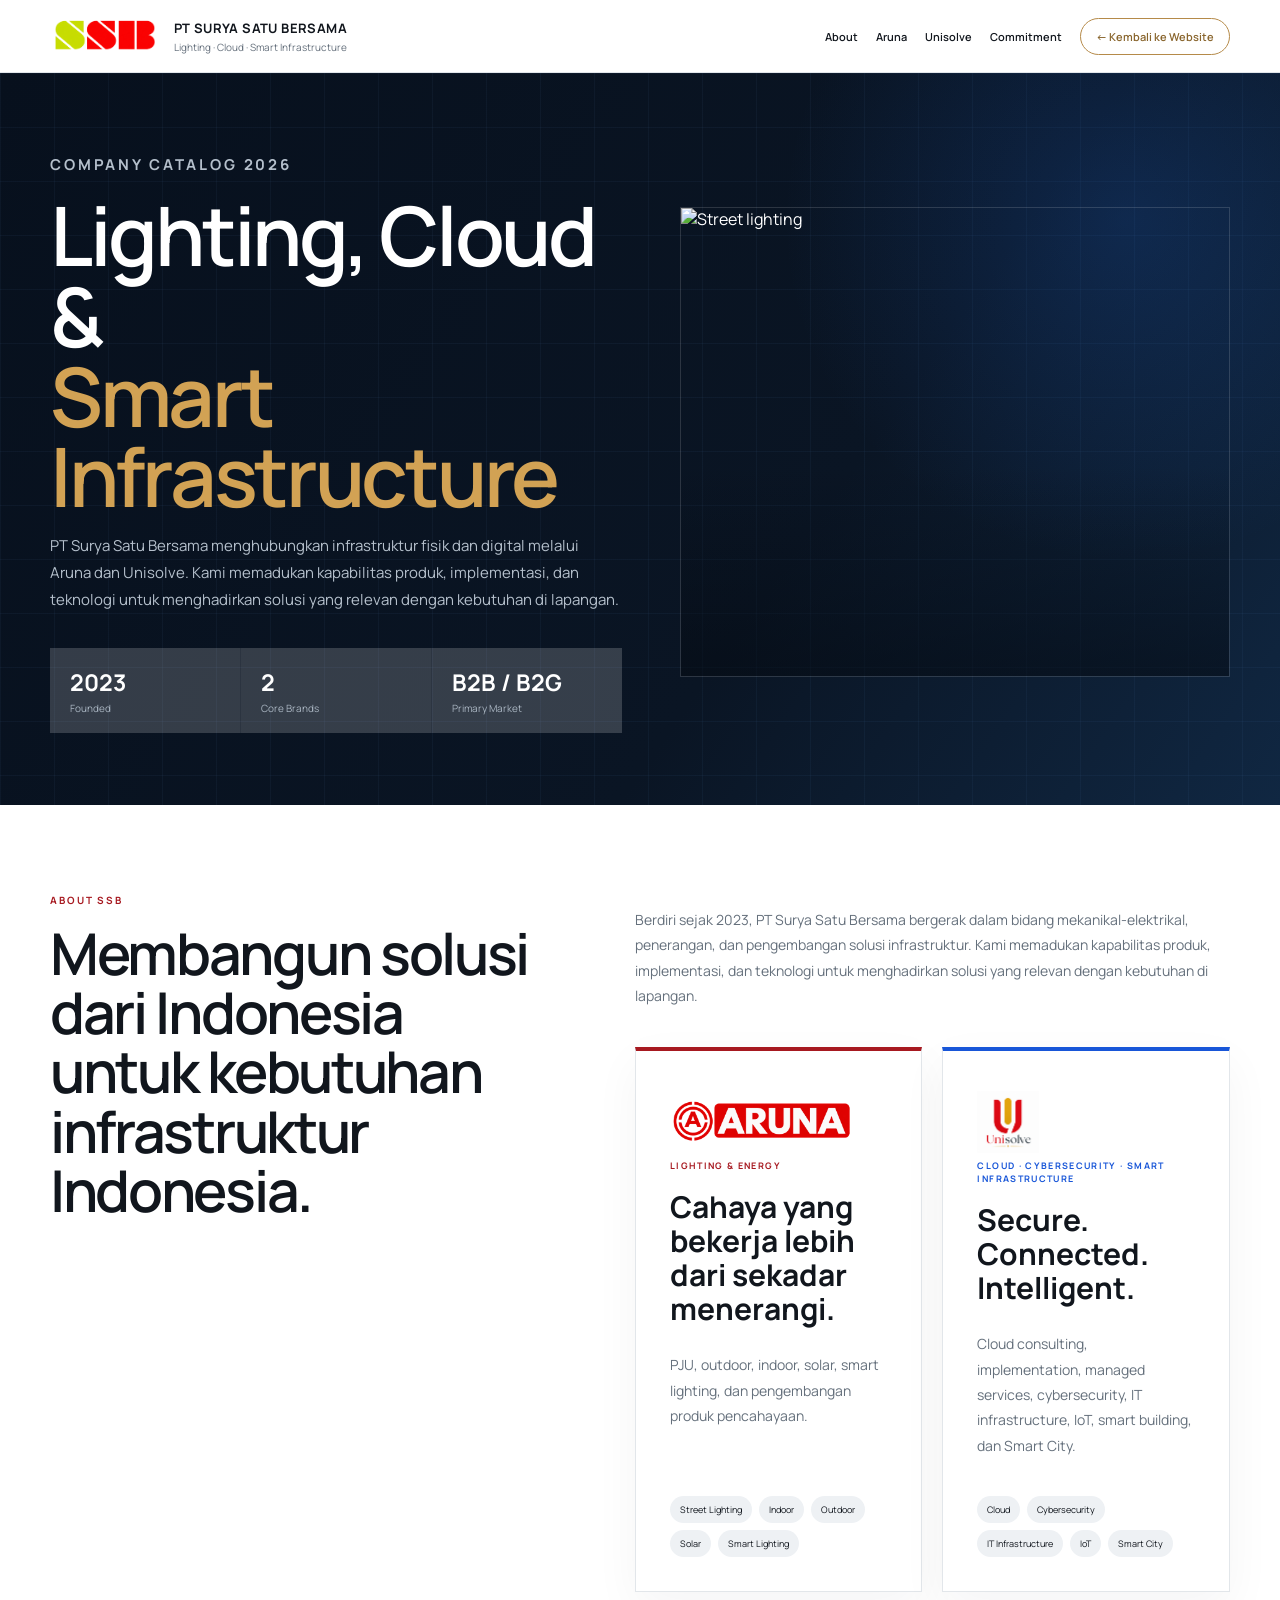
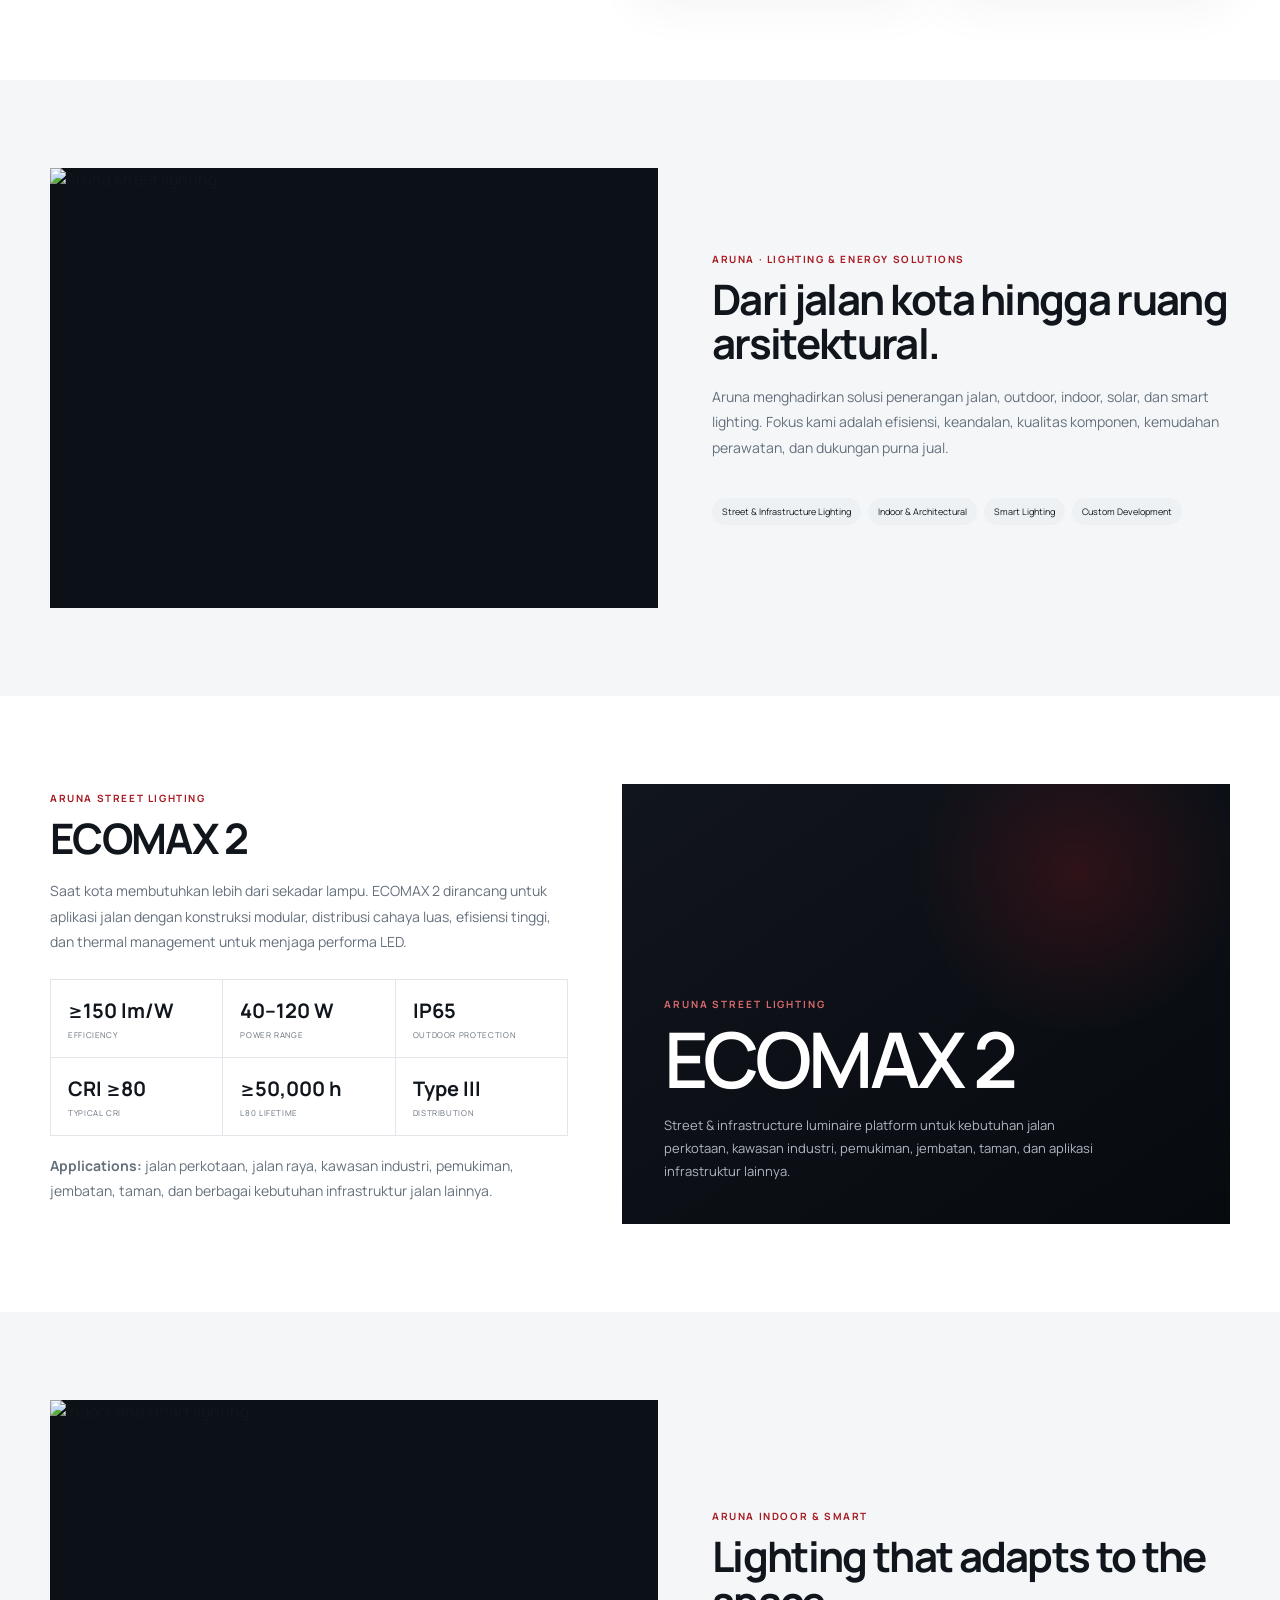
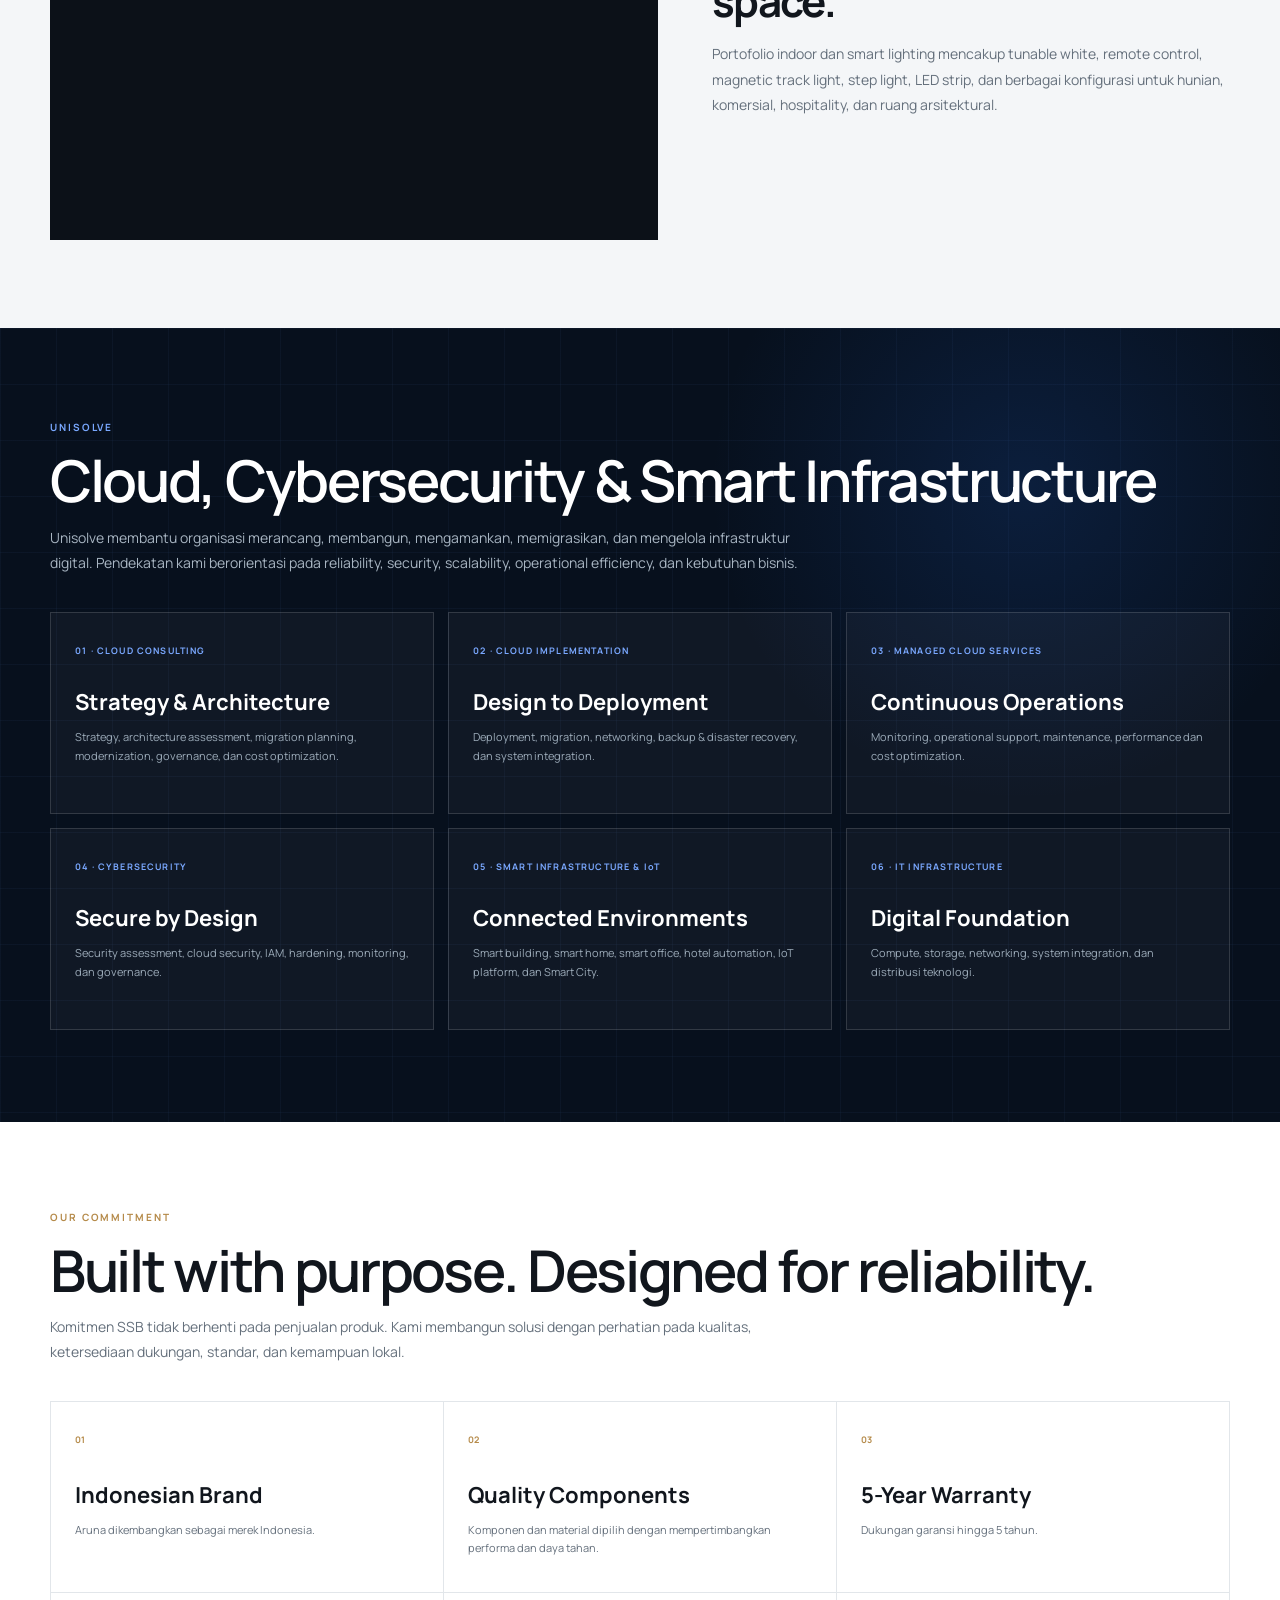
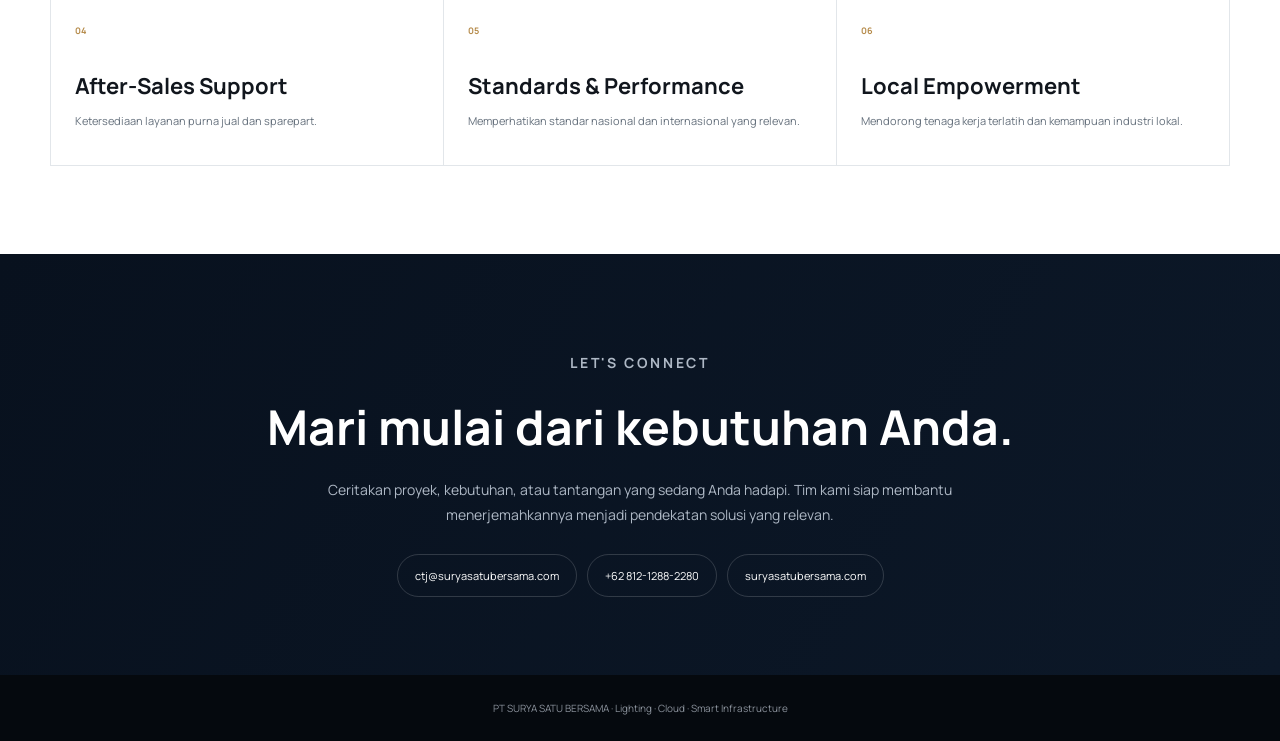
==== commit b9456f79: "Polish company catalog layout and content" ====
--- a/catalog.html
+++ b/catalog.html
@@ -1 +1 @@
-<!doctype html><html lang="id"><head><meta charset="utf-8"><meta name="viewport" content="width=device-width,initial-scale=1"><title>Company Catalog | PT Surya Satu Bersama</title><meta name="description" content="Company Catalog PT Surya Satu Bersama - Aruna Lighting & Energy dan Unisolve Cloud, Cybersecurity & Smart Infrastructure."><link rel="icon" href="favicon.png"><link rel="preconnect" href="https://fonts.googleapis.com"><link rel="preconnect" href="https://fonts.gstatic.com" crossorigin><link href="https://fonts.googleapis.com/css2?family=Cormorant+Garamond:wght@500;600&family=Inter:wght@400;500;600&display=swap" rel="stylesheet"><style>:root{--ink:#101216;--muted:#697079;--line:#e4e6e9;--gold:#b28a4a;--red:#a31717;--blue:#0b57d0;--alt:#f5f5f5;--serif:'Cormorant Garamond',Georgia,serif;--sans:'Inter',Arial,sans-serif;--max:1120px}*{box-sizing:border-box}html{scroll-behavior:smooth}body{margin:0;background:#fff;color:#292e35;font-family:var(--sans)}img{display:block;max-width:100%}a{text-decoration:none;color:inherit}.wrap{width:min(var(--max),calc(100% - 40px));margin:auto}.top{position:sticky;top:0;z-index:20;background:rgba(255,255,255,.96);backdrop-filter:blur(10px);border-bottom:1px solid var(--line)}.topin{height:70px;display:flex;align-items:center;justify-content:space-between;gap:20px}.top img{height:34px;width:auto;max-width:175px;object-fit:contain}.back{font-size:12px;font-weight:600;color:var(--gold);border:1px solid var(--gold);padding:10px 16px;border-radius:999px}.hero{background:var(--ink);padding:90px 0 82px;color:#fff}.hero-grid{display:grid;grid-template-columns:1fr 1fr;gap:56px;align-items:center}.ey{font-size:10px;letter-spacing:.2em;text-transform:uppercase;font-weight:700;color:var(--gold);margin:0 0 16px}h1,h2,h3{font-family:var(--serif);margin:0;color:var(--ink)}h1{font-size:clamp(58px,8vw,98px);line-height:.88;color:#fff;font-weight:600}h1 em{color:var(--gold);font-weight:500}h2{font-size:clamp(42px,5vw,66px);line-height:.96}h3{font-size:30px}p{line-height:1.8}.lead{color:var(--muted);font-size:15px;max-width:670px}.hero .lead{color:rgba(255,255,255,.67)}.hero-image{height:500px;overflow:hidden;background:#15181d}.hero-image img{width:100%;height:100%;object-fit:cover}.sec{padding:92px 0}.alt{background:var(--alt)}.intro{display:grid;grid-template-columns:1fr 1.12fr;gap:75px}.intro p{color:var(--muted);font-size:15px}.brands{display:grid;grid-template-columns:1fr 1fr;gap:20px;margin-top:44px}.brand{background:#fff;border:1px solid var(--line);padding:38px;min-height:480px;display:flex;flex-direction:column}.brand.aruna{border-top:3px solid var(--red)}.brand.unisolve{border-top:3px solid var(--blue)}.brand-logo{height:88px;display:flex;align-items:center}.brand-logo img{width:auto;height:auto;max-height:70px;object-fit:contain}.aruna .brand-logo img{max-width:225px}.unisolve .brand-logo img{max-width:235px}.brand small{font-weight:700;letter-spacing:.14em}.aruna small{color:var(--red)}.unisolve small{color:var(--blue)}.brand h3{font-size:39px;line-height:1;margin:18px 0}.brand p{color:var(--muted);font-size:14px}.chips{margin-top:auto;display:flex;gap:7px;flex-wrap:wrap}.chips span{background:#f1f2f4;border-radius:999px;padding:7px 10px;font-size:10px}.product{display:grid;grid-template-columns:.9fr 1.1fr;gap:56px;align-items:center}.product-visual{min-height:490px;background:linear-gradient(145deg,#211414,#0f0f11);display:flex;align-items:flex-end;padding:42px;color:#fff;border-left:4px solid var(--red)}.product-visual h3{font-size:58px;color:#fff}.product-visual p{color:rgba(255,255,255,.65);font-size:14px}.specs{display:grid;grid-template-columns:1fr 1fr;gap:1px;background:var(--line);border:1px solid var(--line);margin-top:26px}.spec{background:#fff;padding:20px}.spec strong{display:block;font-family:var(--serif);font-size:27px;color:var(--ink)}.spec span{font-size:9px;letter-spacing:.08em;text-transform:uppercase;color:var(--muted)}.cloud{display:grid;grid-template-columns:1fr 1fr;gap:50px;align-items:center}.cloud-img{height:480px;overflow:hidden;background:#111}.cloud-img img{width:100%;height:100%;object-fit:cover}.services{display:grid;grid-template-columns:repeat(2,1fr);gap:16px;margin-top:38px}.svc{border:1px solid var(--line);padding:25px;background:#fff}.svc b{display:block;font-size:10px;letter-spacing:.14em;color:var(--blue);margin-bottom:13px}.svc h3{font-size:28px;margin-bottom:8px}.svc p{font-size:13px;color:var(--muted);margin:0}.commit{display:grid;grid-template-columns:repeat(3,1fr);gap:1px;background:var(--line);border:1px solid var(--line);margin-top:38px}.commit div{background:#fff;padding:25px;min-height:190px}.commit b{font-size:10px;color:var(--gold);letter-spacing:.14em}.commit h3{font-size:26px;margin:35px 0 8px}.commit p{font-size:12px;color:var(--muted);margin:0}.footer{background:#090b0e;color:#8d939b;padding:60px 0}.footer-grid{display:grid;grid-template-columns:1fr 1fr;gap:40px;align-items:end}.footer h2{color:#fff}.contacts a{display:block;border-top:1px solid #292d33;padding:16px 0;color:#fff;font-size:13px}.contacts small{color:var(--gold);display:block;font-size:9px;letter-spacing:.16em;margin-bottom:6px}@media(max-width:850px){.hero-grid,.intro,.brands,.product,.cloud,.footer-grid{grid-template-columns:1fr}.services,.commit{grid-template-columns:1fr 1fr}.hero-image{height:380px}}@media(max-width:560px){.wrap{width:calc(100% - 32px)}.hero{padding:62px 0}.sec{padding:70px 0}.services,.commit,.specs{grid-template-columns:1fr}.brand{padding:28px;min-height:440px}}</style></head><body><header class="top"><div class="wrap topin"><a href="index.html"><img src="logo-ssb.png" alt="PT Surya Satu Bersama"></a><a class="back" href="index.html">← Kembali ke Website</a></div></header><main><section class="hero"><div class="wrap hero-grid"><div><p class="ey">COMPANY CATALOG 2026</p><h1>Lighting, Cloud &<br><em>Smart Infrastructure</em></h1><p class="lead">PT Surya Satu Bersama menghadirkan solusi infrastruktur fisik dan digital melalui Aruna dan Unisolve - dari penerangan jalan hingga cloud, cybersecurity, IoT, dan connected environments.</p></div><div class="hero-image"><img src="https://images.pexels.com/photos/3691529/pexels-photo-3691529.jpeg?auto=compress&cs=tinysrgb&w=1200" alt="Street lighting infrastructure"></div></div></section><section class="sec"><div class="wrap intro"><div><p class="ey" style="color:var(--red)">Tentang SSB</p><h2>Membangun solusi dari Indonesia untuk kebutuhan infrastruktur Indonesia.</h2></div><div><p>Berdiri sejak 2023, PT Surya Satu Bersama bergerak dalam bidang mekanikal-elektrikal, penerangan, dan pengembangan solusi infrastruktur.</p><p>Melalui <b>Aruna</b>, kami menghadirkan solusi penerangan jalan, outdoor, indoor, solar, dan smart lighting. Melalui <b>Unisolve</b>, kami mengembangkan layanan cloud, cybersecurity, IT infrastructure, IoT, Smart City, smart building, system integration, dan managed services.</p><p>Kami percaya solusi yang baik harus tepat secara teknis, relevan terhadap kebutuhan, dapat diimplementasikan, dan memiliki nilai jangka panjang.</p></div></div></section><section class="sec alt"><div class="wrap"><p class="ey">Our Brands</p><h2>Dua keahlian. Satu visi.</h2><div class="brands"><article class="brand aruna"><div class="brand-logo"><img src="logo-aruna.png" alt="Aruna"></div><small>LIGHTING & ENERGY</small><h3>Cahaya yang bekerja lebih dari sekadar menerangi.</h3><p>Street lighting, indoor, outdoor, solar, smart lighting, dan custom lighting untuk jalan, kawasan, properti, komersial, dan infrastruktur.</p><div class="chips"><span>PJU</span><span>Indoor</span><span>Outdoor</span><span>Solar</span><span>Smart Lighting</span><span>Custom</span></div></article><article class="brand unisolve"><div class="brand-logo"><img src="logo-unisolve.png" alt="Unisolve"></div><small>CLOUD · CYBERSECURITY · SMART INFRASTRUCTURE</small><h3>Secure. Connected. Intelligent.</h3><p>Cloud consulting, implementation, managed cloud, cybersecurity, IT infrastructure, IoT, smart building, smart home, hotel automation, dan Smart City.</p><div class="chips"><span>Cloud</span><span>Cybersecurity</span><span>Managed Service</span><span>IT Infrastructure</span><span>IoT</span><span>Smart City</span></div></article></div></div></section><section class="sec"><div class="wrap product"><div class="product-visual"><div><p class="ey" style="color:#d96363">ARUNA STREET LIGHTING</p><h3>ECOMAX 2</h3><p>Design ekonomis dan fungsional untuk kebutuhan penerangan jalan perkotaan, kawasan industri, pemukiman, jembatan, taman, dan infrastruktur lainnya.</p></div></div><div><p class="ey" style="color:var(--red)">Technical Highlights</p><h2>Performa yang dirancang untuk aplikasi jalan.</h2><p class="lead">ECOMAX 2 menggabungkan desain modular, distribusi cahaya luas, efisiensi tinggi, dan thermal management untuk menjaga performa LED serta umur pakai.</p><div class="specs"><div class="spec"><strong>≥150 lm/W</strong><span>Efficiency</span></div><div class="spec"><strong>40–120 W</strong><span>Power Range</span></div><div class="spec"><strong>IP65</strong><span>Protection</span></div><div class="spec"><strong>≥50,000 h</strong><span>L80 Lifetime</span></div><div class="spec"><strong>CRI ≥80</strong><span>Typical CRI</span></div><div class="spec"><strong>Type III</strong><span>Distribution</span></div></div></div></div></section><section class="sec alt"><div class="wrap cloud"><div class="cloud-img"><img src="https://images.pexels.com/photos/5408005/pexels-photo-5408005.jpeg?auto=compress&cs=tinysrgb&w=1400" alt="Cloud and data center infrastructure"></div><div><p class="ey" style="color:var(--blue)">UNISOLVE</p><h2>Cloud, Cybersecurity & Smart Infrastructure</h2><p class="lead">Unisolve membantu organisasi merancang, membangun, mengamankan, memigrasikan, dan mengelola infrastruktur digital dengan fokus pada reliability, security, scalability, dan operational efficiency.</p></div></div><div class="wrap services"><article class="svc"><b>01 · CLOUD CONSULTING</b><h3>Strategy before infrastructure.</h3><p>Architecture assessment, migration planning, governance, modernization, dan cost optimization.</p></article><article class="svc"><b>02 · CLOUD IMPLEMENTATION</b><h3>From design to deployment.</h3><p>Deployment, migration, networking, backup, disaster recovery, dan system integration.</p></article><article class="svc"><b>03 · MANAGED CLOUD SERVICES</b><h3>Reliable operations, continuously.</h3><p>Monitoring, operational support, maintenance, performance, dan cost optimization.</p></article><article class="svc"><b>04 · CYBERSECURITY</b><h3>Security built into infrastructure.</h3><p>Security assessment, cloud security, IAM, hardening, monitoring, dan governance.</p></article><article class="svc"><b>05 · SMART INFRASTRUCTURE & IoT</b><h3>Connecting spaces, devices and data.</h3><p>Smart building, smart home, smart office, hotel automation, IoT platform, dan Smart City.</p></article><article class="svc"><b>06 · IT INFRASTRUCTURE</b><h3>Foundation for digital operations.</h3><p>Compute, storage, networking, system integration, dan distribusi teknologi.</p></article></div></section><section class="sec"><div class="wrap"><p class="ey">Our Commitment</p><h2>Built with purpose. Designed for reliability.</h2><div class="commit"><div><b>01</b><h3>Indonesian Brand</h3><p>Aruna dikembangkan sebagai merek Indonesia.</p></div><div><b>02</b><h3>Quality Components</h3><p>Komponen dipilih dengan perhatian pada performa dan daya tahan.</p></div><div><b>03</b><h3>5-Year Warranty</h3><p>Dukungan garansi hingga 5 tahun.</p></div><div><b>04</b><h3>After-Sales Support</h3><p>Layanan purna jual dan ketersediaan sparepart.</p></div><div><b>05</b><h3>Standards & Performance</h3><p>Memperhatikan standar nasional dan internasional yang relevan.</p></div><div><b>06</b><h3>Local Empowerment</h3><p>Mendorong tenaga kerja terlatih dan kemampuan industri lokal.</p></div></div></div></section></main><footer class="footer"><div class="wrap footer-grid"><div><p class="ey">LET'S CONNECT</p><h2>Mari mulai dari kebutuhan Anda.</h2><p class="lead" style="color:#aeb3ba">Ceritakan kebutuhan atau tantangan Anda. Kami akan membantu menerjemahkannya menjadi pendekatan solusi yang relevan.</p></div><div class="contacts"><a href="mailto:ctj@suryasatubersama.com"><small>EMAIL</small>ctj@suryasatubersama.com</a><a href="https://wa.me/6281212882280"><small>WHATSAPP</small>+62 812-1288-2280</a><a href="index.html"><small>WEBSITE</small>suryasatubersama.com</a></div></div></footer></body></html>+<!doctype html><html lang="id"><head><meta charset="utf-8"><meta name="viewport" content="width=device-width,initial-scale=1"><title>Company Catalog 2026 | PT Surya Satu Bersama</title><meta name="description" content="Company Catalog PT Surya Satu Bersama - Aruna Lighting & Energy dan Unisolve Cloud, Cybersecurity & Smart Infrastructure."><link rel="canonical" href="https://suryasatubersama.com/catalog.html"><link rel="icon" type="image/png" href="favicon.png"><link rel="preconnect" href="https://fonts.googleapis.com"><link rel="preconnect" href="https://fonts.gstatic.com" crossorigin><link href="https://fonts.googleapis.com/css2?family=Manrope:wght@400;500;600;700&display=swap" rel="stylesheet"><style>:root{--navy:#07101d;--navy2:#0b1727;--ink:#11161d;--muted:#65707c;--line:#e2e6ea;--soft:#f4f6f8;--gold:#b58a49;--red:#a71920;--blue:#1856d8;--max:1180px}*{box-sizing:border-box}html{scroll-behavior:smooth}body{margin:0;font-family:Manrope,Arial,sans-serif;color:var(--ink);background:#fff}img{display:block;max-width:100%}a{text-decoration:none;color:inherit}.wrap{width:min(var(--max),calc(100% - 48px));margin:auto}.top{position:sticky;top:0;z-index:20;background:rgba(255,255,255,.97);backdrop-filter:blur(10px);border-bottom:1px solid var(--line)}.topin{min-height:72px;display:flex;align-items:center;justify-content:space-between;gap:24px}.identity{display:flex;align-items:center;gap:14px}.identity-logo{height:38px;width:auto;max-width:165px;object-fit:contain}.identity strong{display:block;font-size:13px;letter-spacing:.03em}.identity span{display:block;font-size:10px;color:var(--muted);margin-top:3px}.nav{display:flex;align-items:center;gap:18px;font-size:11px;font-weight:600}.nav a:hover{color:var(--red)}.back{padding:10px 15px;border:1px solid var(--gold);border-radius:999px;color:#89652d}.hero{background:linear-gradient(125deg,#07101d 0%,#0a1524 63%,#102742 100%);color:#fff;padding:78px 0 72px;position:relative;overflow:hidden}.hero:before{content:"";position:absolute;inset:0;background:radial-gradient(circle at 88% 20%,rgba(31,102,211,.22),transparent 27%),linear-gradient(rgba(103,158,224,.055) 1px,transparent 1px),linear-gradient(90deg,rgba(103,158,224,.055) 1px,transparent 1px);background-size:auto,54px 54px,54px 54px}.hero .wrap{position:relative}.hero-grid{display:grid;grid-template-columns:1.02fr .98fr;gap:58px;align-items:center}.ey{font-size:10px;letter-spacing:.19em;text-transform:uppercase;font-weight:700;color:var(--gold);margin:0 0 17px}.hero h1,.sec h2,.feature h3,.dark h2{margin:0;letter-spacing:-.04em}.hero h1{font-size:clamp(52px,6.5vw,82px);line-height:.98;font-weight:600}.hero h1 span{color:#d2a254}.hero p{font-size:15px;line-height:1.82;color:#b5c0cc;max-width:650px}.hero-media{height:470px;overflow:hidden;border:1px solid rgba(255,255,255,.14);position:relative}.hero-media img{width:100%;height:100%;object-fit:cover}.hero-media:after{content:"";position:absolute;inset:0;background:linear-gradient(180deg,transparent 55%,rgba(4,10,18,.55))}.facts{display:grid;grid-template-columns:repeat(3,1fr);gap:1px;background:rgba(255,255,255,.14);margin-top:34px}.fact{background:rgba(255,255,255,.045);padding:18px 20px}.fact b{display:block;font-size:23px}.fact span{display:block;font-size:10px;color:#aab6c2;margin-top:3px}.sec{padding:88px 0}.sec.alt{background:var(--soft)}.intro{display:grid;grid-template-columns:.92fr 1.08fr;gap:78px}.sec h2,.dark h2{font-size:clamp(38px,4.5vw,58px);line-height:1.03;font-weight:600}.lead{color:var(--muted);font-size:14px;line-height:1.82}.brand-grid{display:grid;grid-template-columns:1fr 1fr;gap:20px;margin-top:38px}.brand-card{background:#fff;border:1px solid var(--line);padding:34px;min-height:330px;display:flex;flex-direction:column;box-shadow:0 16px 45px rgba(15,30,50,.045)}.brand-card.aruna{border-top:4px solid var(--red)}.brand-card.unisolve{border-top:4px solid var(--blue)}.brand-logo{height:74px;display:flex;align-items:center}.brand-logo img{max-height:62px;width:auto;max-width:220px;object-fit:contain}.brand-card small{font-size:9px;letter-spacing:.15em;font-weight:700}.aruna small{color:var(--red)}.unisolve small{color:var(--blue)}.brand-card h3{font-size:30px;line-height:1.14;margin:18px 0 12px}.chips{display:flex;gap:7px;flex-wrap:wrap;margin-top:auto;padding-top:24px}.chips span{font-size:9px;background:#eef1f4;border-radius:999px;padding:7px 10px}.feature{display:grid;grid-template-columns:1.08fr .92fr;gap:54px;align-items:center}.feature.reverse{grid-template-columns:.92fr 1.08fr}.media{background:#0c1118;min-height:440px;overflow:hidden}.media img{width:100%;height:100%;min-height:440px;object-fit:cover}.number{font-size:10px;letter-spacing:.16em;font-weight:700;color:var(--red)}.feature h3{font-size:42px;line-height:1.06;margin:11px 0 18px}.specs{display:grid;grid-template-columns:repeat(3,1fr);gap:1px;background:var(--line);border:1px solid var(--line);margin-top:24px}.spec{background:#fff;padding:17px}.spec b{font-size:20px}.spec span{display:block;font-size:8px;letter-spacing:.08em;text-transform:uppercase;color:var(--muted);margin-top:5px}.dark{background:var(--navy);color:#fff;padding:92px 0;position:relative}.dark:before{content:"";position:absolute;inset:0;background:radial-gradient(circle at 80% 20%,rgba(31,96,205,.18),transparent 26%),linear-gradient(rgba(96,151,220,.05) 1px,transparent 1px),linear-gradient(90deg,rgba(96,151,220,.05) 1px,transparent 1px);background-size:auto,56px 56px,56px 56px}.dark .wrap{position:relative}.dark .lead{color:#a8b5c2}.services{display:grid;grid-template-columns:repeat(3,1fr);gap:14px;margin-top:36px}.service{border:1px solid rgba(255,255,255,.14);padding:24px;background:rgba(255,255,255,.035);min-height:202px}.service b{font-size:9px;letter-spacing:.13em;color:#7aa8ff}.service h3{font-size:22px;margin:28px 0 9px}.service p{font-size:11px;line-height:1.72;color:#9cabb9}.commit{display:grid;grid-template-columns:repeat(3,1fr);gap:1px;background:var(--line);border:1px solid var(--line);margin-top:36px}.commit div{background:#fff;padding:24px;min-height:170px}.commit b{font-size:9px;color:var(--gold)}.commit h3{font-size:22px;margin:32px 0 7px}.commit p{font-size:11px;color:var(--muted);line-height:1.65}.cta{background:linear-gradient(120deg,#08111e,#0c1828);color:#fff;text-align:center;padding:78px 0}.cta h2{font-size:48px;margin:0}.cta p{max-width:650px;margin:18px auto;color:#aeb8c5;line-height:1.8;font-size:14px}.contacts{display:flex;justify-content:center;gap:10px;flex-wrap:wrap;margin-top:27px}.contacts a{color:#fff;border:1px solid rgba(255,255,255,.16);padding:13px 17px;border-radius:999px;font-size:11px}.foot{padding:26px 0;text-align:center;color:#8b929c;font-size:10px;background:#05090e}@media(max-width:900px){.nav a:not(.back){display:none}.hero-grid,.intro,.brand-grid,.feature,.feature.reverse{grid-template-columns:1fr}.hero-media{height:390px}.facts,.services,.commit{grid-template-columns:1fr}.media,.media img{min-height:350px}.specs{grid-template-columns:1fr 1fr}}@media(max-width:560px){.identity-logo{height:32px;max-width:120px}.wrap{width:calc(100% - 30px)}.hero{padding:58px 0}.sec,.dark{padding:66px 0}.hero h1{font-size:48px}.sec h2,.dark h2{font-size:38px}.feature h3{font-size:33px}.specs{grid-template-columns:1fr}.identity span{display:none}}</style></head><body><header class="top"><div class="wrap topin"><div class="identity"><img class="identity-logo" src="logo-ssb.png" alt="PT Surya Satu Bersama"><div><strong>PT SURYA SATU BERSAMA</strong><span>Lighting · Cloud · Smart Infrastructure</span></div></div><nav class="nav"><a href="#about">About</a><a href="#aruna">Aruna</a><a href="#unisolve">Unisolve</a><a href="#commitment">Commitment</a><a class="back" href="index.html">← Kembali ke Website</a></nav></div></header><section class="hero"><div class="wrap"><div class="hero-grid"><div><p class="ey">COMPANY CATALOG 2026</p><h1>Lighting, Cloud &<br><span>Smart Infrastructure</span></h1><p>PT Surya Satu Bersama menghubungkan infrastruktur fisik dan digital melalui Aruna dan Unisolve. Kami memadukan kapabilitas produk, implementasi, dan teknologi untuk menghadirkan solusi yang relevan dengan kebutuhan di lapangan.</p><div class="facts"><div class="fact"><b>2023</b><span>Founded</span></div><div class="fact"><b>2</b><span>Core Brands</span></div><div class="fact"><b>B2B / B2G</b><span>Primary Market</span></div></div></div><div class="hero-media"><img src="https://images.pexels.com/photos/3691529/pexels-photo-3691529.jpeg?auto=compress&cs=tinysrgb&w=1400" alt="Street lighting" fetchpriority="high" decoding="async"></div></div></div></section><section class="sec" id="about"><div class="wrap intro"><div><p class="ey" style="color:var(--red)">ABOUT SSB</p><h2>Membangun solusi dari Indonesia untuk kebutuhan infrastruktur Indonesia.</h2></div><div><p class="lead">Berdiri sejak 2023, PT Surya Satu Bersama bergerak dalam bidang mekanikal-elektrikal, penerangan, dan pengembangan solusi infrastruktur. Kami memadukan kapabilitas produk, implementasi, dan teknologi untuk menghadirkan solusi yang relevan dengan kebutuhan di lapangan.</p><div class="brand-grid"><article class="brand-card aruna"><div class="brand-logo"><img src="logo-aruna.png" alt="Aruna" loading="lazy" decoding="async"></div><small>LIGHTING & ENERGY</small><h3>Cahaya yang bekerja lebih dari sekadar menerangi.</h3><p class="lead">PJU, outdoor, indoor, solar, smart lighting, dan pengembangan produk pencahayaan.</p><div class="chips"><span>Street Lighting</span><span>Indoor</span><span>Outdoor</span><span>Solar</span><span>Smart Lighting</span></div></article><article class="brand-card unisolve"><div class="brand-logo"><img src="logo-unisolve.png" alt="Unisolve" loading="lazy" decoding="async"></div><small>CLOUD · CYBERSECURITY · SMART INFRASTRUCTURE</small><h3>Secure. Connected. Intelligent.</h3><p class="lead">Cloud consulting, implementation, managed services, cybersecurity, IT infrastructure, IoT, smart building, dan Smart City.</p><div class="chips"><span>Cloud</span><span>Cybersecurity</span><span>IT Infrastructure</span><span>IoT</span><span>Smart City</span></div></article></div></div></div></section><section class="sec alt" id="aruna"><div class="wrap feature"><div class="media"><img src="https://images.pexels.com/photos/3691529/pexels-photo-3691529.jpeg?auto=compress&cs=tinysrgb&w=1400" alt="Aruna street lighting" loading="lazy" decoding="async"></div><div><div class="number">ARUNA · LIGHTING & ENERGY SOLUTIONS</div><h3>Dari jalan kota hingga ruang arsitektural.</h3><p class="lead">Aruna menghadirkan solusi penerangan jalan, outdoor, indoor, solar, dan smart lighting. Fokus kami adalah efisiensi, keandalan, kualitas komponen, kemudahan perawatan, dan dukungan purna jual.</p><div class="chips"><span>Street & Infrastructure Lighting</span><span>Indoor & Architectural</span><span>Smart Lighting</span><span>Custom Development</span></div></div></div></section><section class="sec"><div class="wrap feature reverse"><div><div class="number">ARUNA STREET LIGHTING</div><h3>ECOMAX 2</h3><p class="lead">Saat kota membutuhkan lebih dari sekadar lampu. ECOMAX 2 dirancang untuk aplikasi jalan dengan konstruksi modular, distribusi cahaya luas, efisiensi tinggi, dan thermal management untuk menjaga performa LED.</p><div class="specs"><div class="spec"><b>≥150 lm/W</b><span>Efficiency</span></div><div class="spec"><b>40–120 W</b><span>Power Range</span></div><div class="spec"><b>IP65</b><span>Outdoor Protection</span></div><div class="spec"><b>CRI ≥80</b><span>Typical CRI</span></div><div class="spec"><b>≥50,000 h</b><span>L80 Lifetime</span></div><div class="spec"><b>Type III</b><span>Distribution</span></div></div><p class="lead" style="margin-top:17px"><b>Applications:</b> jalan perkotaan, jalan raya, kawasan industri, pemukiman, jembatan, taman, dan berbagai kebutuhan infrastruktur jalan lainnya.</p></div><div class="media" style="display:flex;align-items:flex-end;padding:42px;background:radial-gradient(circle at 75% 20%,rgba(167,25,32,.22),transparent 28%),linear-gradient(145deg,#11151c,#070b10);color:#fff"><div><p class="ey" style="color:#d76a6f;margin-bottom:12px">ARUNA STREET LIGHTING</p><div style="font-size:clamp(48px,6vw,78px);font-weight:600;letter-spacing:-.05em;line-height:.95">ECOMAX 2</div><p style="max-width:440px;color:#aeb7c2;line-height:1.75;font-size:13px;margin:18px 0 0">Street & infrastructure luminaire platform untuk kebutuhan jalan perkotaan, kawasan industri, pemukiman, jembatan, taman, dan aplikasi infrastruktur lainnya.</p></div></div></div></section><section class="sec alt"><div class="wrap feature"><div class="media"><img src="https://images.pexels.com/photos/1571460/pexels-photo-1571460.jpeg?auto=compress&cs=tinysrgb&w=1400" alt="Indoor and smart lighting" loading="lazy" decoding="async"></div><div><div class="number">ARUNA INDOOR & SMART</div><h3>Lighting that adapts to the space.</h3><p class="lead">Portofolio indoor dan smart lighting mencakup tunable white, remote control, magnetic track light, step light, LED strip, dan berbagai konfigurasi untuk hunian, komersial, hospitality, dan ruang arsitektural.</p></div></div></section><section class="dark" id="unisolve"><div class="wrap"><p class="ey" style="color:#79a8ff">UNISOLVE</p><h2>Cloud, Cybersecurity & Smart Infrastructure</h2><p class="lead" style="max-width:760px">Unisolve membantu organisasi merancang, membangun, mengamankan, memigrasikan, dan mengelola infrastruktur digital. Pendekatan kami berorientasi pada reliability, security, scalability, operational efficiency, dan kebutuhan bisnis.</p><div class="services"><article class="service"><b>01 · CLOUD CONSULTING</b><h3>Strategy & Architecture</h3><p>Strategy, architecture assessment, migration planning, modernization, governance, dan cost optimization.</p></article><article class="service"><b>02 · CLOUD IMPLEMENTATION</b><h3>Design to Deployment</h3><p>Deployment, migration, networking, backup & disaster recovery, dan system integration.</p></article><article class="service"><b>03 · MANAGED CLOUD SERVICES</b><h3>Continuous Operations</h3><p>Monitoring, operational support, maintenance, performance dan cost optimization.</p></article><article class="service"><b>04 · CYBERSECURITY</b><h3>Secure by Design</h3><p>Security assessment, cloud security, IAM, hardening, monitoring, dan governance.</p></article><article class="service"><b>05 · SMART INFRASTRUCTURE & IoT</b><h3>Connected Environments</h3><p>Smart building, smart home, smart office, hotel automation, IoT platform, dan Smart City.</p></article><article class="service"><b>06 · IT INFRASTRUCTURE</b><h3>Digital Foundation</h3><p>Compute, storage, networking, system integration, dan distribusi teknologi.</p></article></div></div></section><section class="sec" id="commitment"><div class="wrap"><p class="ey">OUR COMMITMENT</p><h2>Built with purpose. Designed for reliability.</h2><p class="lead" style="max-width:760px">Komitmen SSB tidak berhenti pada penjualan produk. Kami membangun solusi dengan perhatian pada kualitas, ketersediaan dukungan, standar, dan kemampuan lokal.</p><div class="commit"><div><b>01</b><h3>Indonesian Brand</h3><p>Aruna dikembangkan sebagai merek Indonesia.</p></div><div><b>02</b><h3>Quality Components</h3><p>Komponen dan material dipilih dengan mempertimbangkan performa dan daya tahan.</p></div><div><b>03</b><h3>5-Year Warranty</h3><p>Dukungan garansi hingga 5 tahun.</p></div><div><b>04</b><h3>After-Sales Support</h3><p>Ketersediaan layanan purna jual dan sparepart.</p></div><div><b>05</b><h3>Standards & Performance</h3><p>Memperhatikan standar nasional dan internasional yang relevan.</p></div><div><b>06</b><h3>Local Empowerment</h3><p>Mendorong tenaga kerja terlatih dan kemampuan industri lokal.</p></div></div></div></section><section class="cta"><div class="wrap"><p class="ey">LET'S CONNECT</p><h2>Mari mulai dari kebutuhan Anda.</h2><p>Ceritakan proyek, kebutuhan, atau tantangan yang sedang Anda hadapi. Tim kami siap membantu menerjemahkannya menjadi pendekatan solusi yang relevan.</p><div class="contacts"><a href="mailto:ctj@suryasatubersama.com">ctj@suryasatubersama.com</a><a href="https://wa.me/6281212882280">+62 812-1288-2280</a><a href="https://suryasatubersama.com">suryasatubersama.com</a></div></div></section><footer class="foot">PT SURYA SATU BERSAMA · Lighting · Cloud · Smart Infrastructure</footer></body></html>
